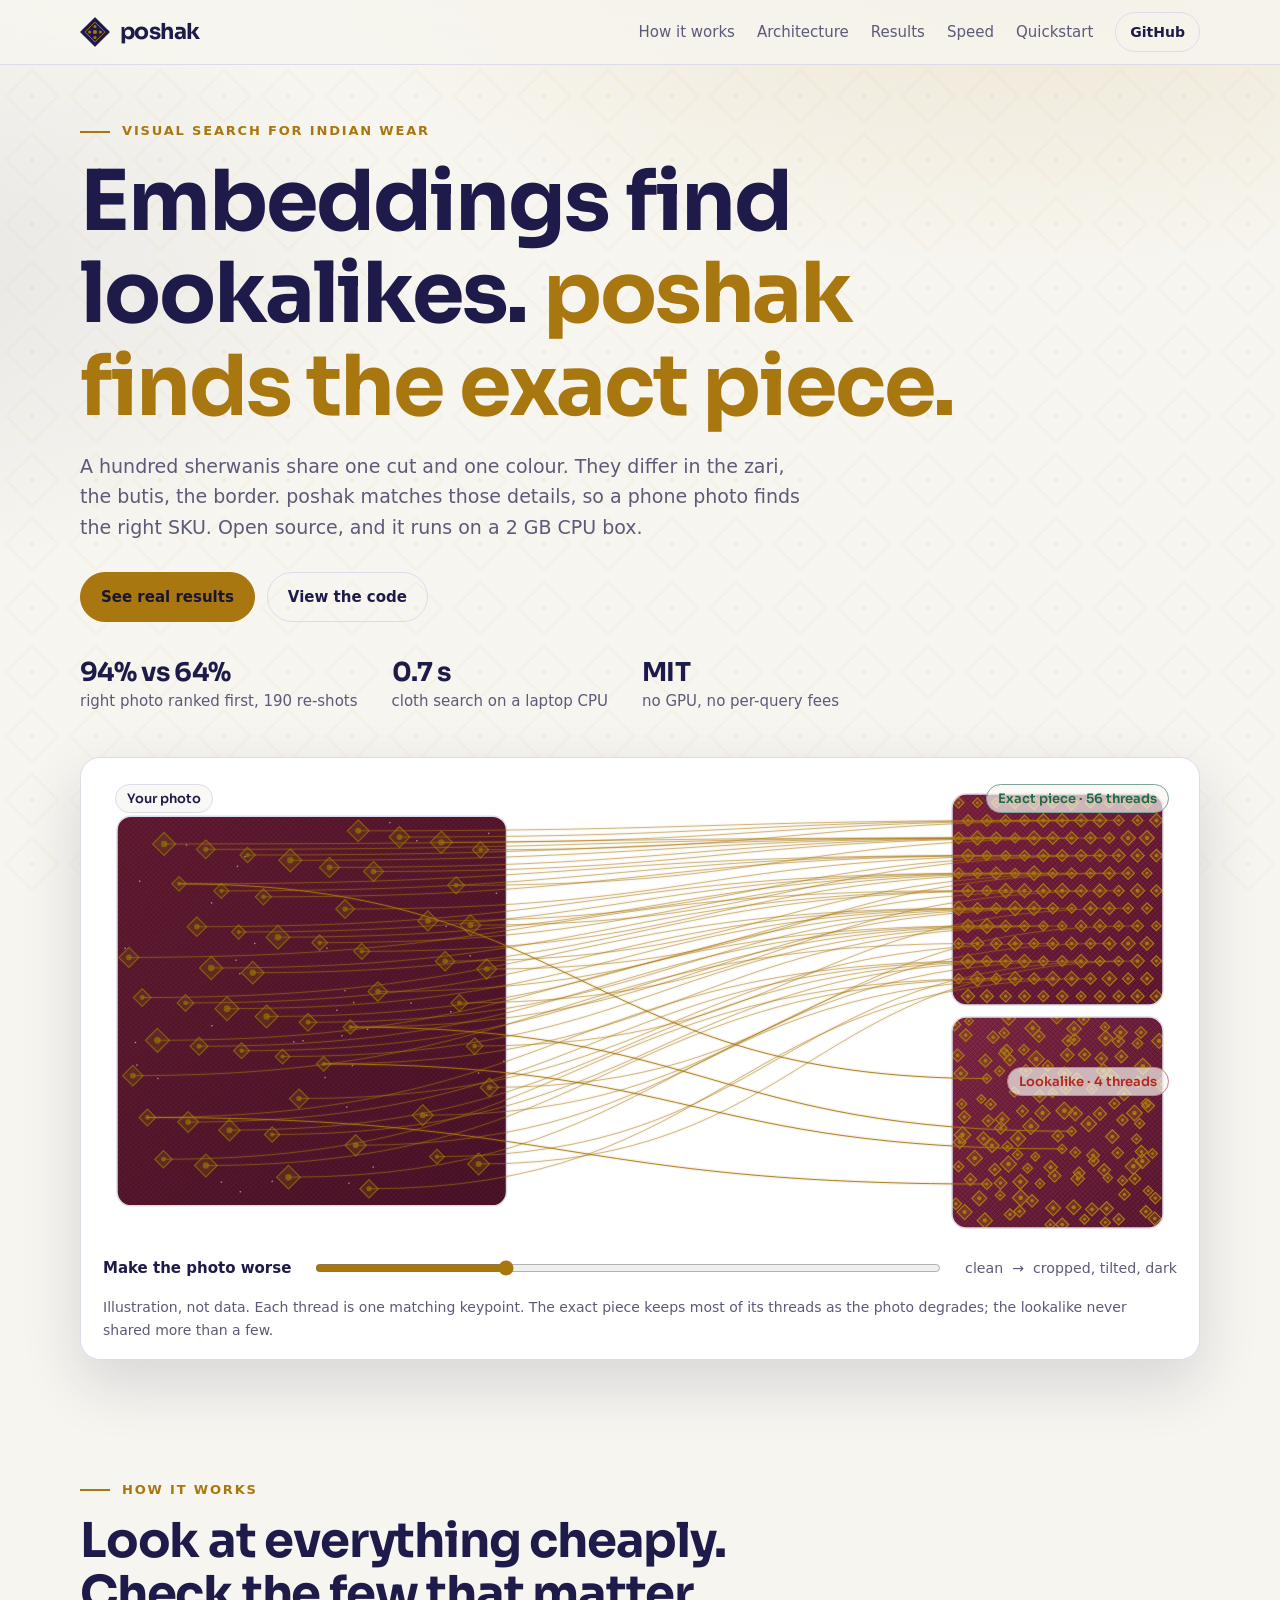
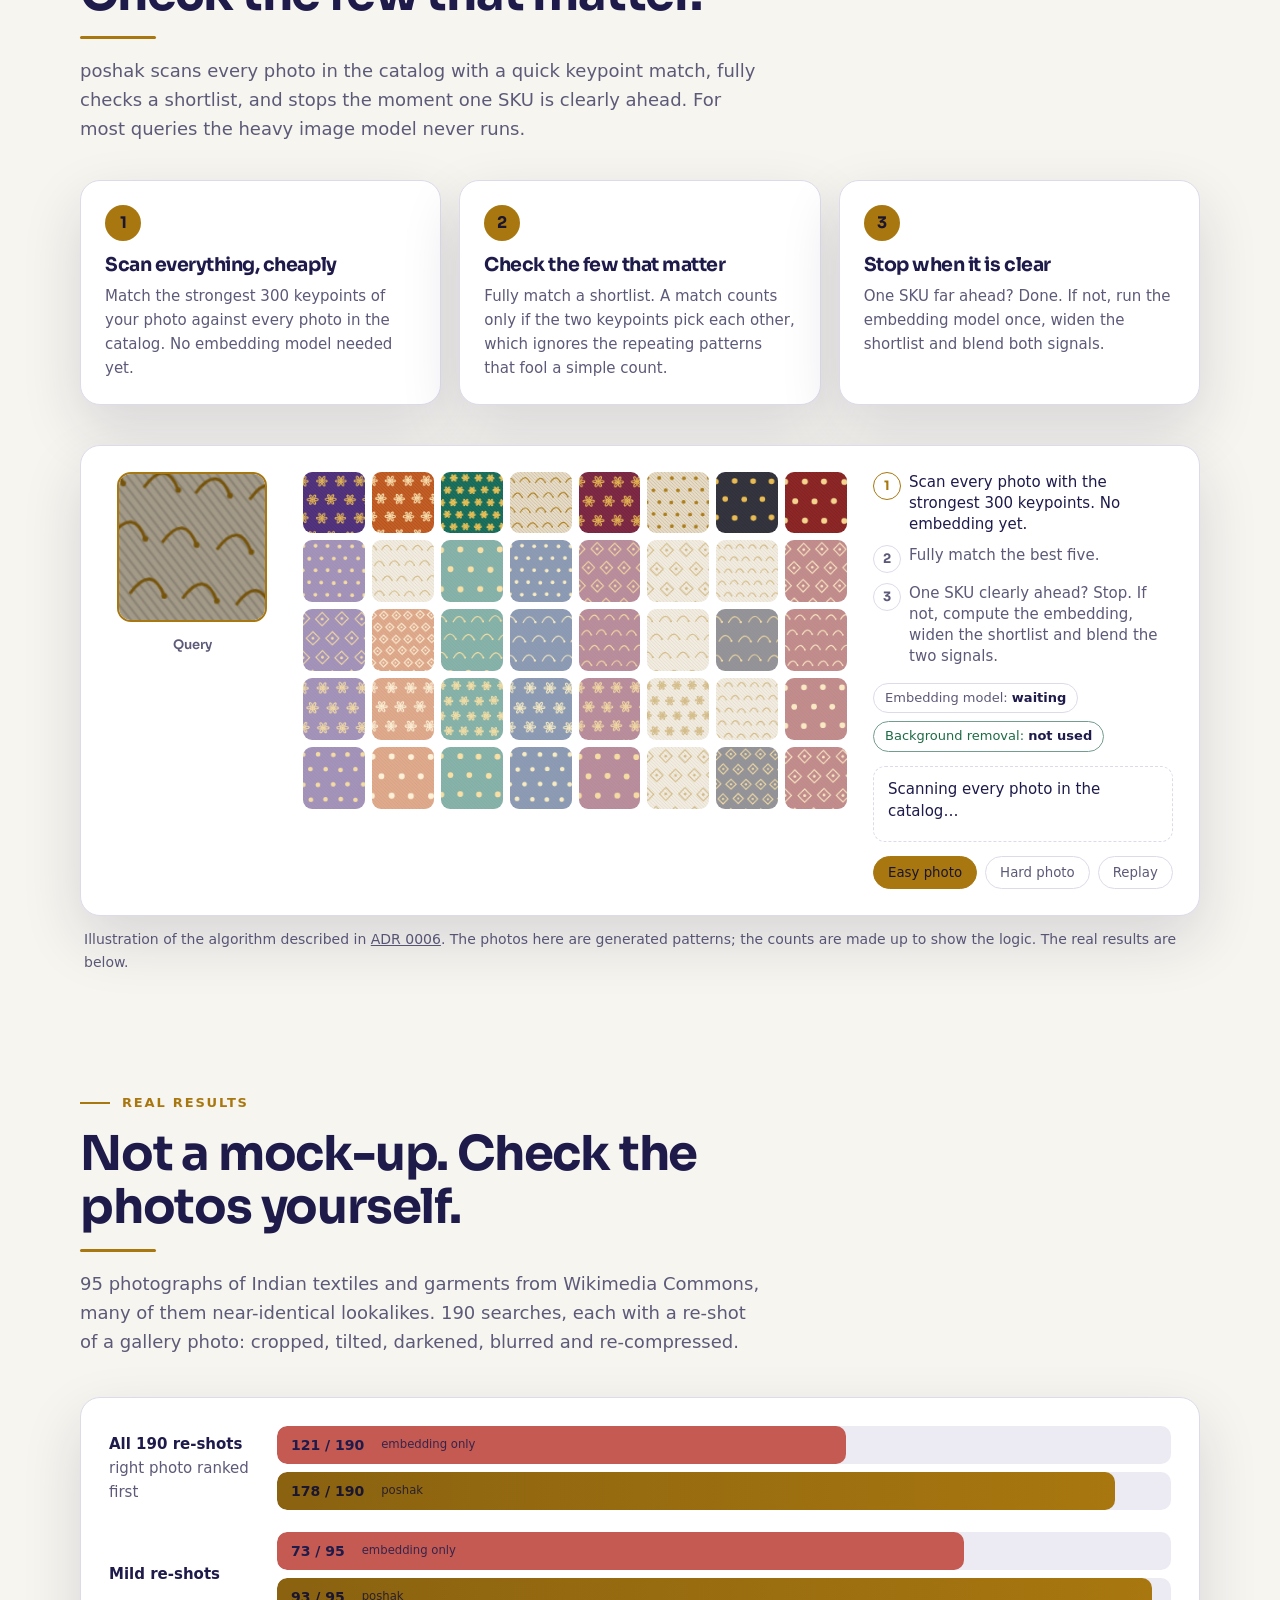
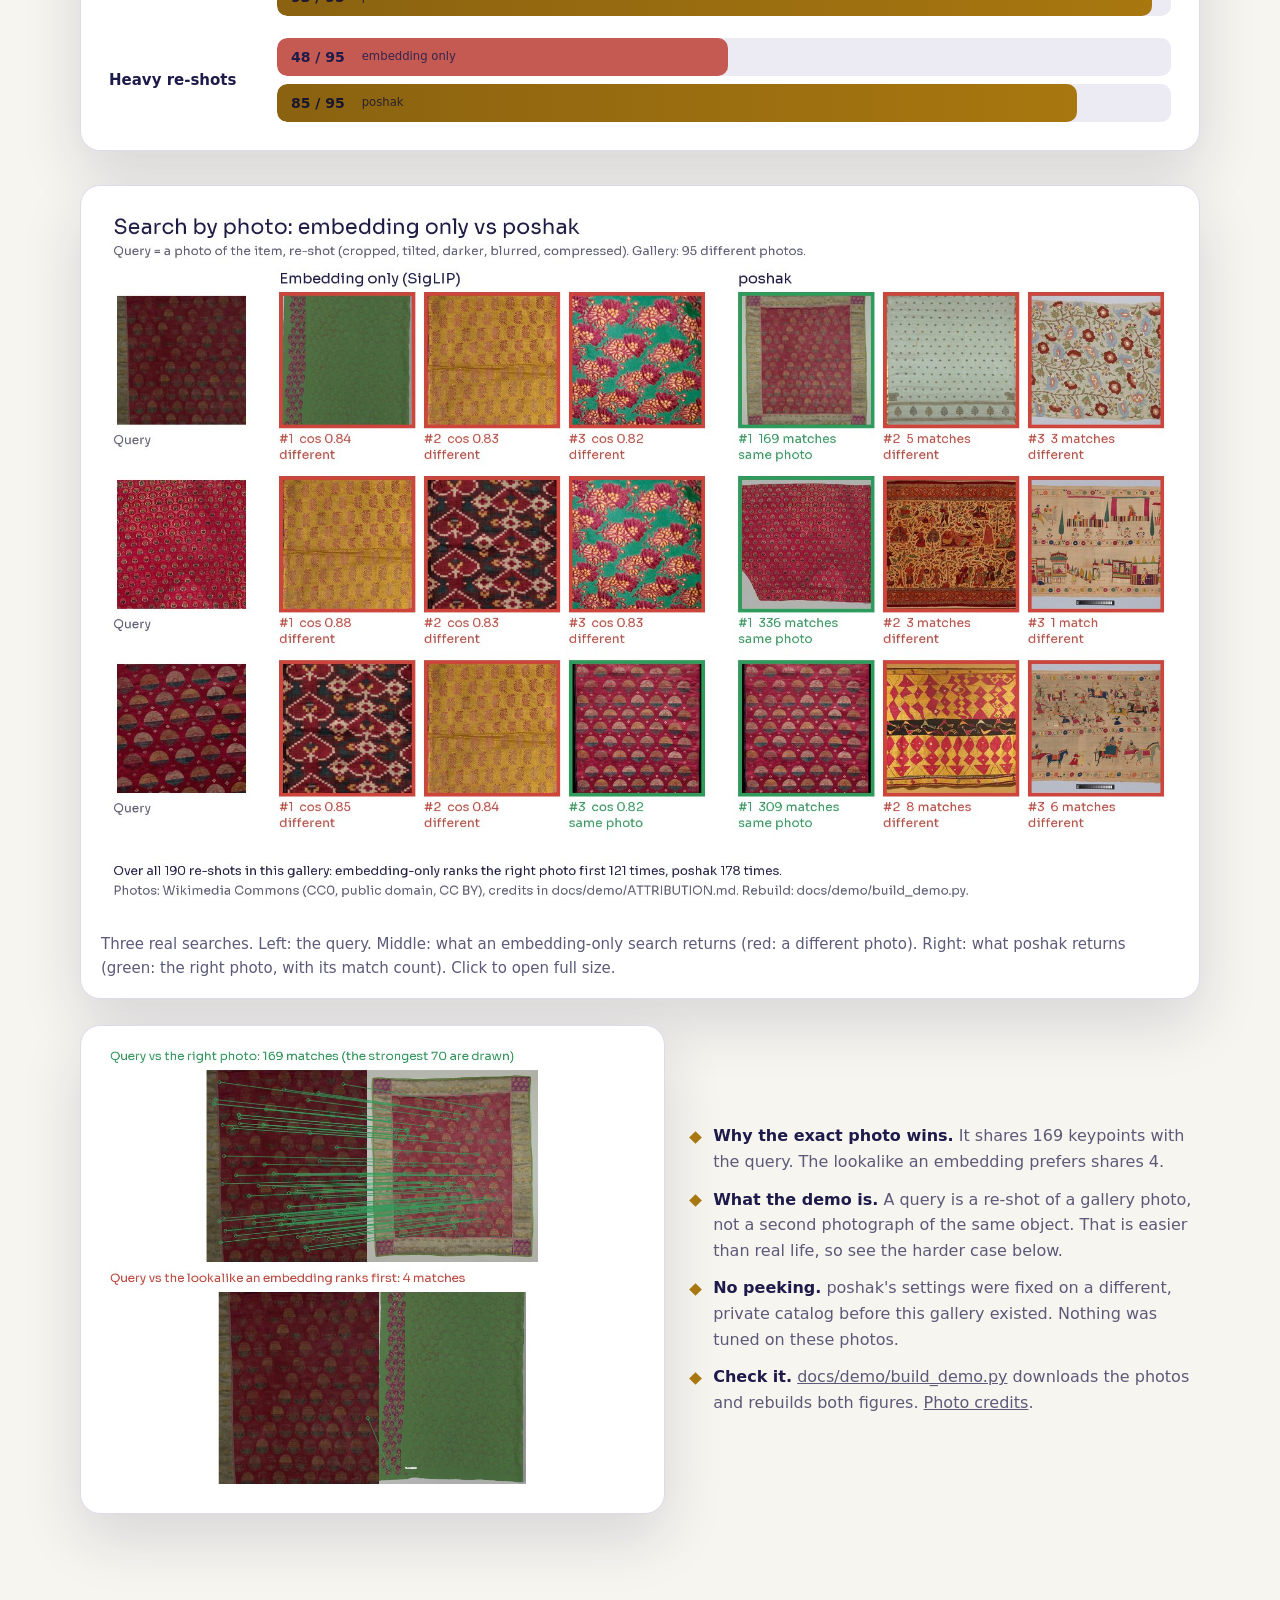
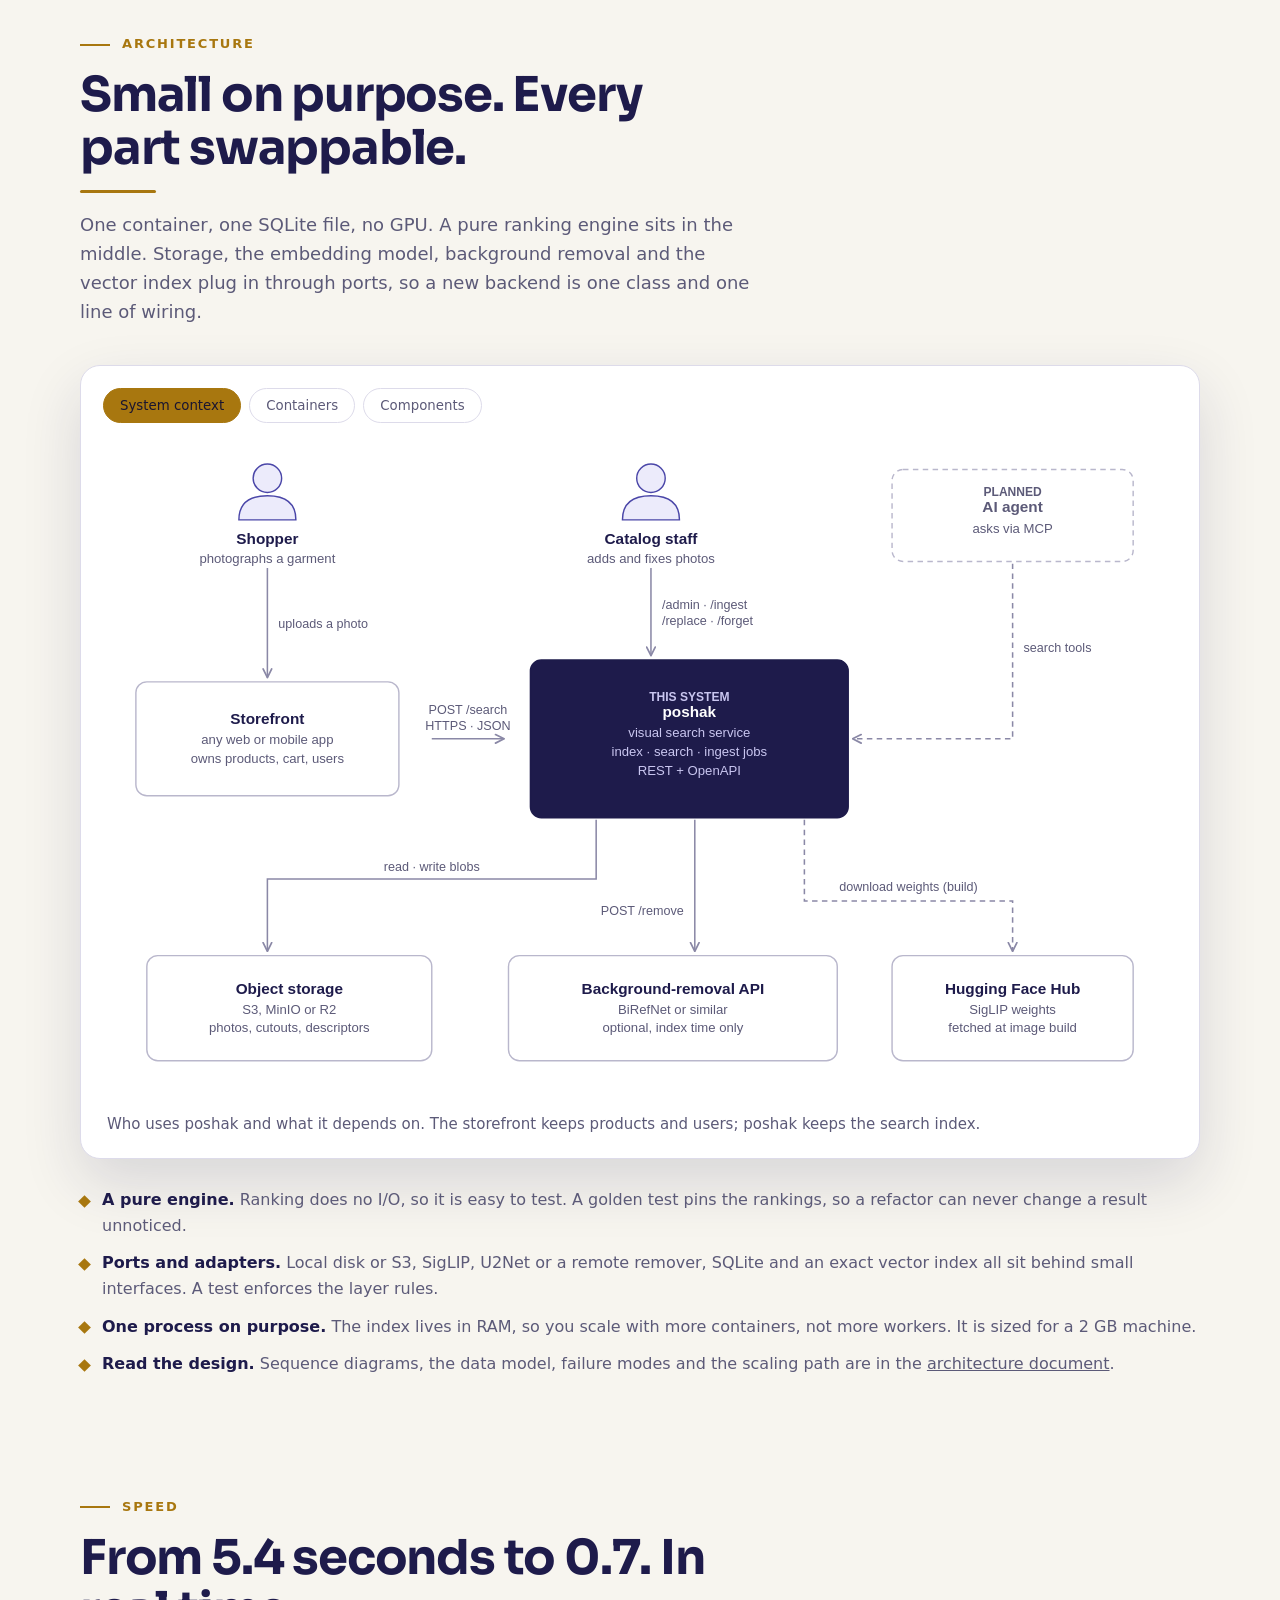
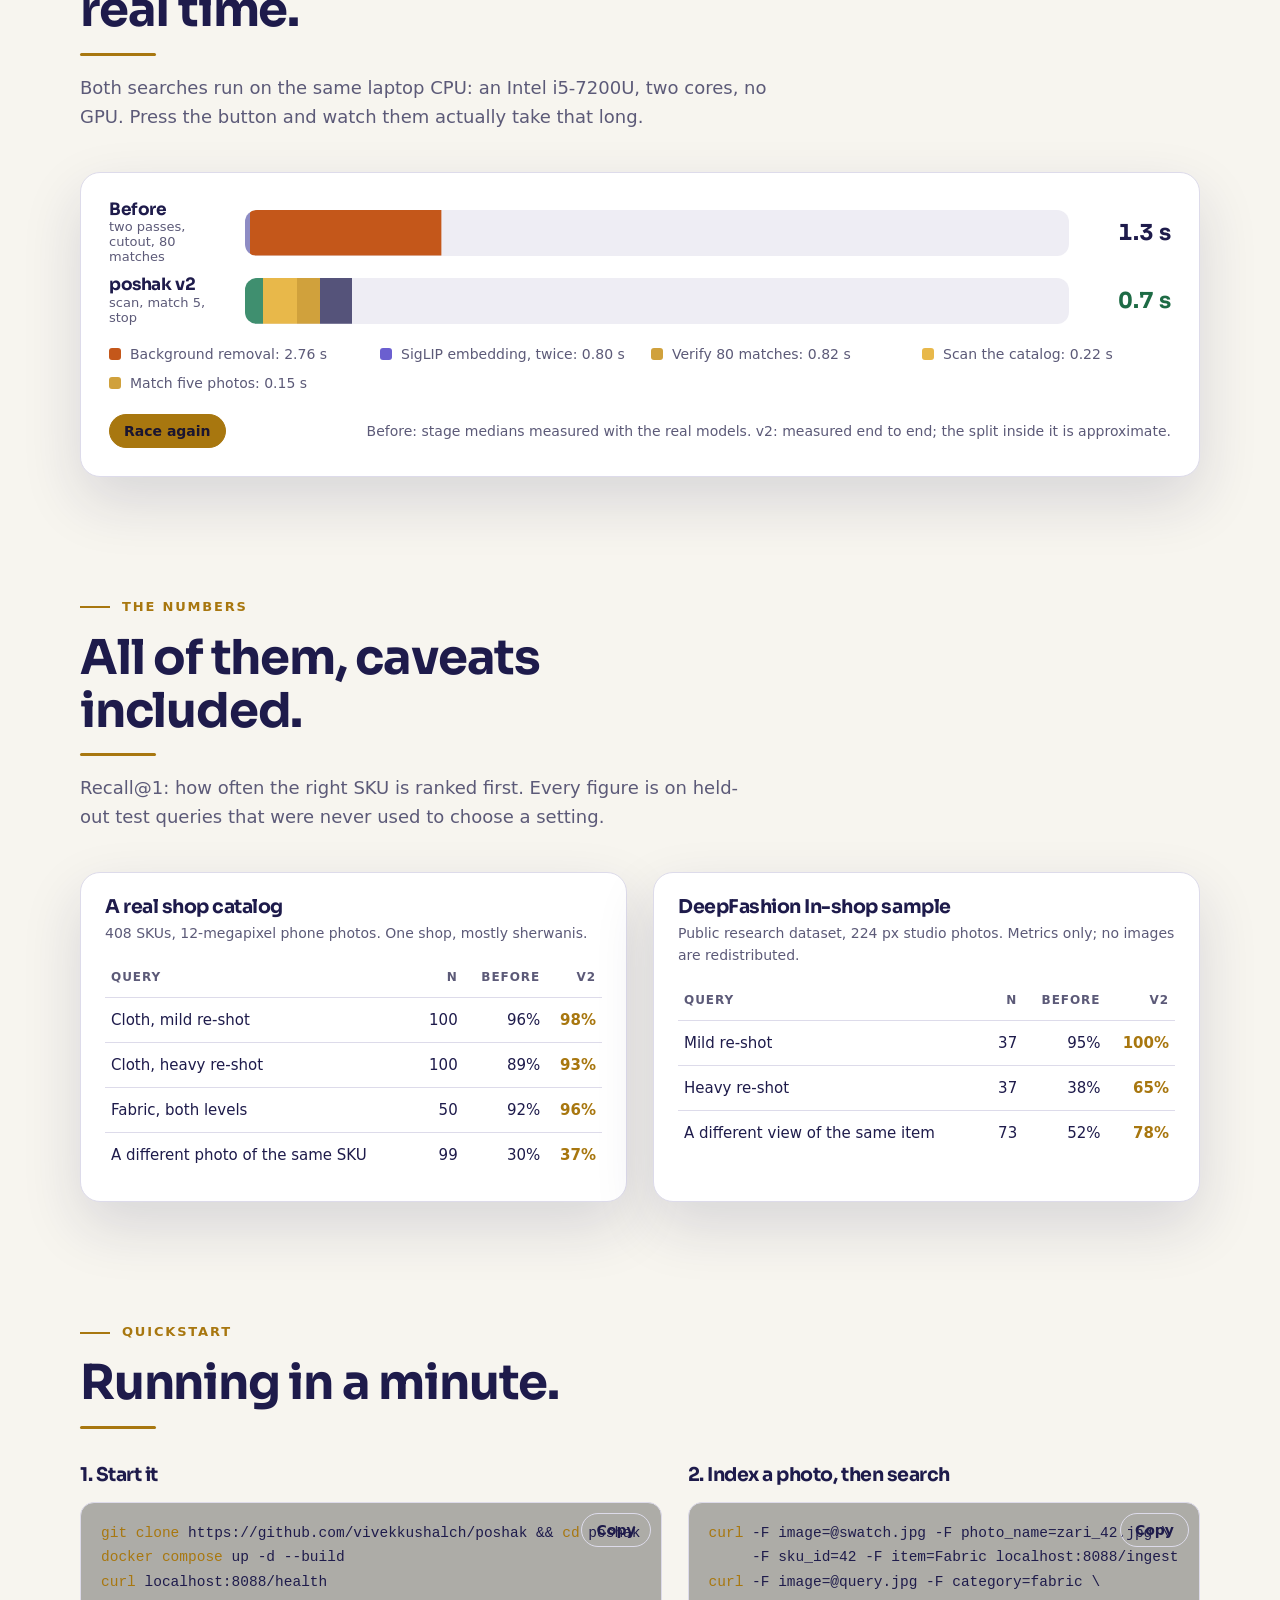
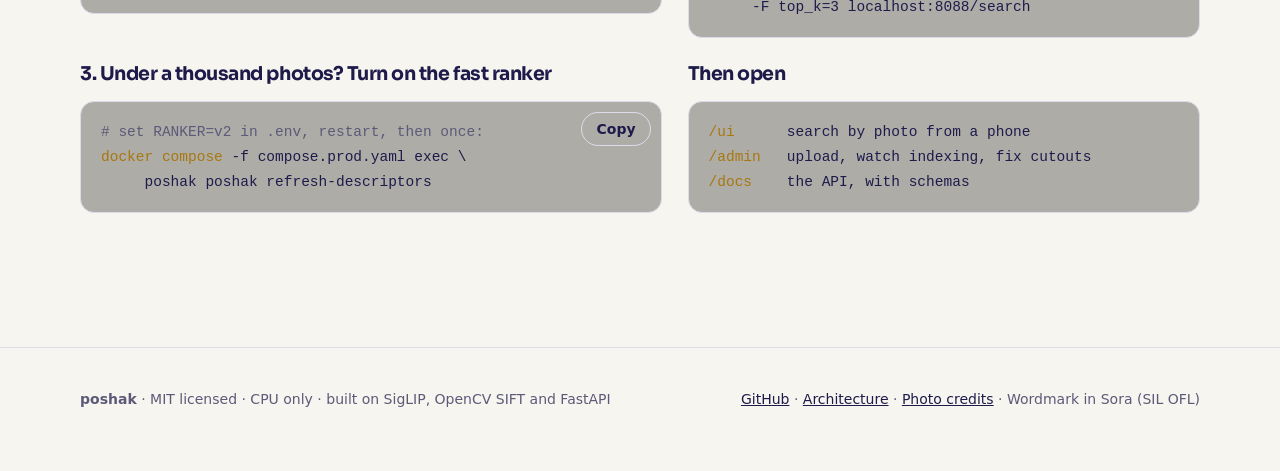
==== docs/index.html @ bfce52d4 "docs: add a static landing page with scroll animations An interactive keypoint-thread hero, a step-t" ====
<!doctype html>
<html lang="en">
<head>
<meta charset="utf-8">
<meta name="viewport" content="width=device-width, initial-scale=1">
<title>poshak: find the exact piece, not one that looks like it</title>
<meta name="description" content="Open-source visual search for Indian wear. Embeddings find lookalikes; poshak matches the zari and finds the exact piece. Runs on a 2 GB CPU box.">
<meta name="theme-color" content="#100f22">
<link rel="icon" type="image/svg+xml" href="assets/brand/favicon.svg">
<meta property="og:type" content="website">
<meta property="og:title" content="poshak: find the exact piece, not one that looks like it">
<meta property="og:description" content="Embeddings find lookalikes. poshak matches the zari and finds the exact garment. Open source, CPU only.">
<meta property="og:image" content="https://vivekkushalch.github.io/poshak/assets/brand/social-preview.png">
<meta name="twitter:card" content="summary_large_image">
<style>
@font-face {
  font-family: "Sora";
  src: url("assets/fonts/Sora-VF.ttf") format("truetype");
  font-weight: 100 800;
  font-display: swap;
}
:root {
  --bg: #100f22; --bg2: #17153a; --card: #1b1940; --ink: #f2f0ff; --muted: #aaa8c9;
  --line: #2f2c5c; --zari: #e8b84a; --zari-dim: #b8872a; --indigo: #2e2a7a;
  --ok: #6fd7a0; --bad: #ff8f86; --lattice: rgba(232, 184, 74, .07);
  --shadow: 0 24px 60px rgba(0, 0, 0, .45); --glow: 55%;
  color-scheme: dark;
}
@media (prefers-color-scheme: light) {
  :root {
    --bg: #f7f5ef; --bg2: #efece2; --card: #ffffff; --ink: #1e1b4b; --muted: #5c5a78;
    --line: #dddbea; --zari: #a8770f; --zari-dim: #8a6210; --indigo: #1e1b4b;
    --ok: #1d6b45; --bad: #b3261e; --lattice: rgba(168, 119, 15, .09);
    --shadow: 0 24px 60px rgba(30, 27, 75, .14); --glow: 7%;
    color-scheme: light;
  }
}
* { box-sizing: border-box; }
html { scroll-behavior: smooth; -webkit-text-size-adjust: 100%; }
body {
  margin: 0; color: var(--ink); background: var(--bg);
  font: 17px/1.6 system-ui, -apple-system, "Segoe UI", Roboto, Helvetica, Arial, sans-serif;
  background-image:
    radial-gradient(1200px 600px at 80% -10%, color-mix(in srgb, var(--zari) 14%, transparent), transparent 60%),
    radial-gradient(900px 500px at -10% 30%, color-mix(in srgb, var(--indigo) var(--glow), transparent), transparent 60%),
    url("data:image/svg+xml;utf8,<svg xmlns='http://www.w3.org/2000/svg' width='64' height='64' viewBox='0 0 64 64'><path d='M32 6 L58 32 L32 58 L6 32 Z' fill='none' stroke='%23e8b84a' stroke-opacity='.10' stroke-width='1.2'/><circle cx='32' cy='32' r='2' fill='%23e8b84a' fill-opacity='.14'/></svg>");
  background-attachment: fixed;
  background-position: 0 0, 0 0, 0 var(--drift, 0px);
}
h1, h2, h3, .brand b { font-family: "Sora", system-ui, sans-serif; letter-spacing: -.025em; line-height: 1.1; margin: 0; }
a { color: inherit; }
code, pre { font-family: ui-monospace, SFMono-Regular, Menlo, Consolas, monospace; }
:focus-visible { outline: 2px solid var(--zari); outline-offset: 3px; border-radius: 6px; }
.wrap { width: min(1120px, 100% - 40px); margin-inline: auto; }
main { overflow-x: clip; } /* slide-in animations start off to the side; never widen the page */
.gold { color: var(--zari); }
.muted { color: var(--muted); }

/* nav */
.nav { position: sticky; top: 0; z-index: 30; backdrop-filter: blur(14px);
  background: color-mix(in srgb, var(--bg) 78%, transparent); border-bottom: 1px solid var(--line); }
.nav .wrap { display: flex; align-items: center; gap: 22px; height: 64px; }
.brand { display: flex; align-items: center; gap: 10px; text-decoration: none; margin-right: auto; }
.brand b { font-size: 22px; font-weight: 700; }
.nav a.l { text-decoration: none; color: var(--muted); font-size: 15px; }
.nav a.l:hover { color: var(--ink); }
.btn { display: inline-flex; align-items: center; gap: 8px; padding: 12px 20px; border-radius: 999px; font-weight: 600;
  text-decoration: none; border: 1px solid var(--line); cursor: pointer; font-size: 15px; font-family: inherit;
  background: transparent; color: var(--ink); transition: transform .15s, background .15s, border-color .15s; }
.btn:hover { transform: translateY(-1px); border-color: var(--zari); }
.btn.gold { background: var(--zari); color: #1a1530; border-color: var(--zari); }
.btn.gold:hover { background: color-mix(in srgb, var(--zari) 88%, white); }
.btn.sm { padding: 8px 14px; font-size: 14px; }

/* sections */
section { padding: 96px 0 24px; }
.eyebrow { font-size: 13px; letter-spacing: .14em; text-transform: uppercase; color: var(--zari); font-weight: 600; margin-bottom: 14px; }
section > .wrap > h2 { font-size: clamp(30px, 4.4vw, 48px); max-width: 18ch; }
.lede { color: var(--muted); max-width: 60ch; margin: 18px 0 0; font-size: 18px; }
.card { background: var(--card); border: 1px solid var(--line); border-radius: 20px; box-shadow: var(--shadow); }
.reveal { opacity: 0; transform: translateY(18px); transition: opacity .7s ease, transform .7s ease; }
.reveal.in { opacity: 1; transform: none; }

/* scroll animation */
.progress-bar { position: fixed; top: 0; left: 0; height: 3px; width: 100%; transform-origin: 0 50%; transform: scaleX(var(--scroll, 0));
  background: linear-gradient(90deg, var(--zari-dim), var(--zari)); z-index: 60; pointer-events: none; }
.reveal { transition-delay: var(--d, 0s); }
.rv-left { transform: translateX(-46px); }
.rv-right { transform: translateX(46px); }
.rv-zoom { transform: scale(.93); }
.reveal.in { opacity: 1; transform: none; }
.eyebrow::before { content: ""; display: inline-block; width: 0; height: 2px; background: var(--zari); vertical-align: middle; margin-right: 0;
  transition: width .8s cubic-bezier(.2, .8, .2, 1), margin .8s; }
.eyebrow.in::before { width: 30px; margin-right: 12px; }
section > .wrap > h2::after { content: ""; display: block; height: 3px; width: 0; margin-top: 16px; border-radius: 3px; background: var(--zari);
  transition: width 1s .3s cubic-bezier(.2, .8, .2, 1); }
section > .wrap > h2.in::after { width: 76px; }

/* how it works cards */
.cards3 { display: grid; grid-template-columns: repeat(3, 1fr); gap: 18px; margin-top: 36px; }
.how { padding: 24px; }
.how .num { display: grid; place-items: center; width: 36px; height: 36px; border-radius: 50%; background: var(--zari); color: #1a1530;
  font: 700 16px "Sora", sans-serif; margin-bottom: 14px; }
.how h3 { font-size: 19px; margin-bottom: 8px; }
.how p { margin: 0; color: var(--muted); font-size: 15px; }

/* architecture */
.arch { margin-top: 38px; padding: 22px; }
.arch .tabs { display: flex; flex-wrap: wrap; gap: 8px; margin-bottom: 18px; }
.arch .tabs button { font: 600 14px inherit; font-family: inherit; padding: 9px 16px; border-radius: 999px; background: transparent; color: var(--muted);
  border: 1px solid var(--line); cursor: pointer; transition: all .2s; }
.arch .tabs button:hover { border-color: var(--zari); color: var(--ink); }
.arch .tabs button[aria-selected="true"] { background: var(--zari); color: #1a1530; border-color: var(--zari); }
.arch picture { display: none; }
.arch picture.on { display: block; animation: archIn .5s ease; }
.arch img { width: 100%; height: auto; display: block; }
.arch-cap { margin: 14px 4px 0; color: var(--muted); font-size: 15px; }
@keyframes archIn { from { opacity: 0; transform: translateY(10px) scale(.985); } to { opacity: 1; transform: none; } }

/* hero */
.hero { padding-top: 56px; }
.hero h1 { font-size: clamp(40px, 7vw, 84px); max-width: 15ch; font-weight: 700; }
.hero .lede { font-size: 19px; }
.cta { display: flex; flex-wrap: wrap; gap: 12px; margin-top: 30px; }
.stats { display: flex; flex-wrap: wrap; gap: 14px 34px; margin-top: 34px; color: var(--muted); font-size: 15px; }
.stats b { display: block; font: 700 26px "Sora", sans-serif; color: var(--ink); letter-spacing: -.02em; }
.stage { margin-top: 44px; padding: 18px; position: relative; overflow: hidden; }
.stage canvas { display: block; width: 100%; height: 470px; }
.tag { position: absolute; font: 600 13px "Sora", sans-serif; padding: 5px 11px; border-radius: 999px;
  background: color-mix(in srgb, var(--bg) 70%, transparent); border: 1px solid var(--line); pointer-events: none; }
.tag.ok { color: var(--ok); border-color: color-mix(in srgb, var(--ok) 50%, var(--line)); }
.tag.bad { color: var(--bad); border-color: color-mix(in srgb, var(--bad) 50%, var(--line)); }
.controls { display: flex; flex-wrap: wrap; align-items: center; gap: 14px 22px; padding: 6px 4px 0; }
.controls label { font-weight: 600; font-size: 15px; }
.controls input[type=range] { flex: 1 1 260px; accent-color: var(--zari); height: 28px; }
.controls small { color: var(--muted); }
.note { color: var(--muted); font-size: 14px; margin: 12px 4px 0; }

/* scan demo */
.scan { position: relative; display: grid; grid-template-columns: 170px 1fr 300px; gap: 26px; padding: 26px; margin-top: 40px; align-items: start; }
.scan-q { text-align: center; }
.scan-q canvas { width: 150px; height: 150px; border-radius: 14px; border: 2px solid var(--zari); display: block; margin: 0 auto 8px; }
.scan-q span, .badge-cap { font: 600 13px "Sora", sans-serif; color: var(--muted); }
.scan-grid { display: grid; grid-template-columns: repeat(8, 1fr); gap: 7px; }
.tile { position: relative; aspect-ratio: 1; border-radius: 9px; overflow: hidden; opacity: .5; transition: opacity .35s, transform .35s, box-shadow .35s; }
.tile canvas { width: 100%; height: 100%; display: block; }
.tile i { position: absolute; left: 0; right: 0; bottom: 0; padding: 2px 0; font: 700 11px "Sora", sans-serif; font-style: normal;
  text-align: center; color: #1a1530; background: var(--zari); transform: translateY(100%); transition: transform .3s; }
.tile.scanned { opacity: .95; }
.tile.short { opacity: 1; box-shadow: 0 0 0 2px var(--zari); transform: scale(1.04); z-index: 2; }
.tile.short i { transform: none; }
.tile.win { box-shadow: 0 0 0 3px var(--ok), 0 0 28px color-mix(in srgb, var(--ok) 55%, transparent); }
.tile.win i { background: var(--ok); }
.tile.out { opacity: .22; box-shadow: none; transform: none; }
.scan-threads { position: absolute; inset: 0; width: 100%; height: 100%; pointer-events: none; z-index: 3; overflow: visible; }
.thr { fill: none; stroke: var(--zari); stroke-width: 1.4; opacity: .75; stroke-linecap: round; }
.thr.strong { stroke-width: 2.4; opacity: 1; }
.thr.win { stroke: var(--ok); }
.steps { list-style: none; margin: 0 0 16px; padding: 0; display: grid; gap: 10px; }
.steps li { display: grid; grid-template-columns: 26px 1fr; gap: 10px; color: var(--muted); font-size: 15px; line-height: 1.4; transition: color .3s; }
.steps li::before { content: attr(data-n); width: 26px; height: 26px; border-radius: 50%; border: 1.5px solid var(--line);
  display: grid; place-items: center; font: 700 13px "Sora", sans-serif; transition: all .3s; }
.steps li.on { color: var(--ink); }
.steps li.on::before { border-color: var(--zari); color: var(--zari); }
.steps li.done::before { content: "\2713"; background: var(--zari); border-color: var(--zari); color: #1a1530; }
.chips { display: flex; flex-wrap: wrap; gap: 8px; margin-bottom: 14px; }
.chip { font-size: 13px; padding: 4px 11px; border-radius: 999px; border: 1px solid var(--line); color: var(--muted); }
.chip b { color: var(--ink); }
.chip.skip { border-color: color-mix(in srgb, var(--ok) 55%, var(--line)); color: var(--ok); }
.chip.run { border-color: color-mix(in srgb, var(--zari) 60%, var(--line)); color: var(--zari); }
.verdict { min-height: 76px; padding: 12px 14px; border-radius: 12px; border: 1px dashed var(--line); font-size: 15px; line-height: 1.45; }
.verdict.ok { border: 1px solid var(--ok); background: color-mix(in srgb, var(--ok) 10%, transparent); }
.verdict.warn { border: 1px solid var(--zari); background: color-mix(in srgb, var(--zari) 10%, transparent); }
.seg-toggle { display: flex; gap: 8px; margin-top: 14px; flex-wrap: wrap; }
.seg-toggle button { font: 600 14px inherit; font-family: inherit; padding: 8px 14px; border-radius: 999px; background: transparent; color: var(--muted);
  border: 1px solid var(--line); cursor: pointer; }
.seg-toggle button.on { color: #1a1530; background: var(--zari); border-color: var(--zari); }

/* evidence */
.bars { margin-top: 40px; padding: 28px; display: grid; gap: 22px; }
.bar-row { display: grid; grid-template-columns: 150px 1fr; gap: 18px; align-items: center; }
.bar-label { font-weight: 600; font-size: 15px; }
.bar-pair { display: grid; gap: 8px; }
.bar { position: relative; height: 38px; border-radius: 10px; background: color-mix(in srgb, var(--line) 55%, transparent); overflow: hidden; }
.bar i { position: absolute; inset: 0 auto 0 0; width: 0; border-radius: 10px; transition: width 1.4s cubic-bezier(.2, .8, .2, 1); }
.bar.emb i { background: color-mix(in srgb, var(--bad) 75%, var(--bg)); }
.bar.pos i { background: linear-gradient(90deg, var(--zari-dim), var(--zari)); }
.bar span { position: relative; display: flex; align-items: center; height: 100%; padding: 0 14px; font-size: 14px; font-weight: 600; white-space: pre; }
.bar span small { font-weight: 500; opacity: .85; margin-left: 12px; }
.bar.pos span { color: #1a1530; }
.bar.emb span { color: var(--ink); }
.figure { margin: 34px 0 0; padding: 14px; }
.figure img { width: 100%; height: auto; display: block; border-radius: 12px; background: #fff; }
.figure figcaption { padding: 14px 6px 4px; color: var(--muted); font-size: 15px; }
.two { display: grid; grid-template-columns: 1.15fr 1fr; gap: 26px; margin-top: 26px; align-items: center; }
.points { margin: 0; padding: 0; list-style: none; display: grid; gap: 12px; color: var(--muted); font-size: 16px; }
.points li { padding-left: 22px; position: relative; }
.points li::before { content: ""; position: absolute; left: 0; top: .6em; width: 9px; height: 9px; transform: rotate(45deg); background: var(--zari); }
.points b { color: var(--ink); }

/* speed race */
.race { margin-top: 40px; padding: 28px; }
.lane { display: grid; grid-template-columns: 120px 1fr 86px; gap: 16px; align-items: center; margin-bottom: 12px; }
.lane h3 { font-size: 17px; }
.lane h3 small { display: block; font: 500 13px system-ui; color: var(--muted); letter-spacing: 0; }
.track { position: relative; height: 46px; border-radius: 12px; background: color-mix(in srgb, var(--line) 50%, transparent); overflow: hidden; }
.segs { position: absolute; inset: 0; clip-path: inset(0 calc((1 - var(--p, 0)) * 100%) 0 0); }
.seg { position: absolute; top: 0; bottom: 0; }
.clock { font: 700 22px "Sora", sans-serif; text-align: right; font-variant-numeric: tabular-nums; }
.clock.done { color: var(--ok); }
.legend { display: grid; grid-template-columns: repeat(auto-fit, minmax(230px, 1fr)); gap: 6px 22px; margin: 18px 0 0; padding: 0; list-style: none; font-size: 14px; color: var(--muted); }
.legend li { display: flex; gap: 9px; align-items: center; }
.legend i { width: 12px; height: 12px; border-radius: 3px; flex: none; }
.race-foot { display: flex; justify-content: space-between; gap: 16px; align-items: center; flex-wrap: wrap; margin-top: 20px; }

/* tables */
.tables { display: grid; grid-template-columns: 1fr 1fr; gap: 26px; margin-top: 40px; }
.tbl { padding: 24px; }
.tbl h3 { font-size: 19px; margin-bottom: 4px; }
.tbl p { margin: 0 0 14px; color: var(--muted); font-size: 14px; }
table { width: 100%; border-collapse: collapse; font-size: 15px; }
th, td { text-align: left; padding: 10px 6px; border-bottom: 1px solid var(--line); }
th { font-size: 12px; text-transform: uppercase; letter-spacing: .08em; color: var(--muted); font-weight: 600; }
td.n, th.n { text-align: right; font-variant-numeric: tabular-nums; }
td.win { color: var(--zari); font-weight: 700; }
tr:last-child td { border-bottom: 0; }

/* start */
.code { position: relative; margin-top: 16px; padding: 18px 20px; overflow-x: auto; font-size: 14.5px; line-height: 1.7; border-radius: 14px;
  background: color-mix(in srgb, var(--bg) 70%, #000); border: 1px solid var(--line); }
.code pre { margin: 0; }
.code .copy { position: absolute; top: 10px; right: 10px; }
.code .c { color: var(--muted); }
.code .k { color: var(--zari); }
.start-grid { display: grid; grid-template-columns: 1fr 1fr; gap: 26px; margin-top: 36px; }
.start-grid h3 { font-size: 19px; margin-bottom: 4px; }

footer { margin-top: 110px; border-top: 1px solid var(--line); padding: 40px 0 60px; color: var(--muted); font-size: 14px; }
footer .wrap { display: flex; flex-wrap: wrap; gap: 20px 40px; justify-content: space-between; align-items: center; }
footer a { color: var(--ink); }

@media (max-width: 900px) {
  .cards3 { grid-template-columns: 1fr; }
  .scan { grid-template-columns: 1fr; }
  .scan-q canvas { margin: 0 0 8px; }
  .scan-q { text-align: left; }
  .two, .tables, .start-grid { grid-template-columns: 1fr; }
  .bar-row, .lane { grid-template-columns: 1fr; gap: 8px; }
  .clock { text-align: left; }
  .nav a.l { display: none; }
  .stage canvas { height: 400px; }
}
@media (max-width: 560px) {
  body { font-size: 16px; }
  section { padding-top: 72px; }
  .scan-grid { grid-template-columns: repeat(6, 1fr); }
  .tile:nth-child(n+37) { display: none; }
  .stage { padding: 10px; }
  .stage canvas { height: 360px; }
}
@media (prefers-reduced-motion: reduce) {
  html { scroll-behavior: auto; }
  .reveal { opacity: 1; transform: none; transition: none; }
  .bar i, .tile, .tile i, .eyebrow::before, section > .wrap > h2::after { transition: none; }
  .progress-bar { display: none; }
  .arch picture.on { animation: none; }
}
</style>
</head>
<body>
<div class="progress-bar" aria-hidden="true"></div>

<header class="nav">
  <div class="wrap">
    <a class="brand" href="#top" aria-label="poshak home">
      <svg width="30" height="30" viewBox="0 0 100 100" aria-hidden="true">
        <path d="M50 3 L97 50 L50 97 L3 50 Z" fill="var(--indigo)" stroke="var(--indigo)" stroke-width="4" stroke-linejoin="round"/>
        <path d="M50 17 L83 50 L50 83 L17 50 Z" fill="none" stroke="var(--zari)" stroke-width="3.2" stroke-linejoin="round"/>
        <g fill="var(--zari)"><circle cx="50" cy="32" r="5"/><circle cx="68" cy="50" r="5"/><circle cx="50" cy="68" r="5"/><circle cx="32" cy="50" r="5"/><circle cx="50" cy="50" r="7"/></g>
      </svg>
      <b>poshak</b>
    </a>
    <a class="l" href="#how">How it works</a>
    <a class="l" href="#architecture">Architecture</a>
    <a class="l" href="#evidence">Results</a>
    <a class="l" href="#speed">Speed</a>
    <a class="l" href="#start">Quickstart</a>
    <a class="btn sm" href="https://github.com/vivekkushalch/poshak">GitHub</a>
  </div>
</header>

<main id="top">
  <section class="hero">
    <div class="wrap">
      <div class="eyebrow">Visual search for Indian wear</div>
      <h1>Embeddings find lookalikes. <span class="gold">poshak finds the exact piece.</span></h1>
      <p class="lede">A hundred sherwanis share one cut and one colour. They differ in the zari, the butis, the border. poshak matches those details, so a phone photo finds the right SKU. Open source, and it runs on a 2&nbsp;GB CPU box.</p>
      <div class="cta">
        <a class="btn gold" href="#evidence">See real results</a>
        <a class="btn" href="https://github.com/vivekkushalch/poshak">View the code</a>
      </div>
      <div class="stats" data-stagger>
        <div><b>94% vs 64%</b>right photo ranked first, 190 re-shots</div>
        <div><b>0.7 s</b>cloth search on a laptop CPU</div>
        <div><b>MIT</b>no GPU, no per-query fees</div>
      </div>

      <div class="card stage reveal" id="stage">
        <canvas id="hero" role="img" aria-label="Illustration: threads connect matching keypoints between a query photo and the exact catalog photo, but almost none to a lookalike."></canvas>
        <span class="tag" style="left:34px; top:26px">Your photo</span>
        <span class="tag ok" id="tagExact" style="right:30px; top:26px">Exact piece · <span id="cntExact">0</span> threads</span>
        <span class="tag bad" id="tagLook" style="right:30px; top:50%; margin-top:8px">Lookalike · <span id="cntLook">0</span> threads</span>
        <div class="controls">
          <label for="sev">Make the photo worse</label>
          <input id="sev" type="range" min="0" max="100" value="30" aria-describedby="sevNote">
          <small>clean &nbsp;→&nbsp; cropped, tilted, dark</small>
        </div>
        <p class="note" id="sevNote">Illustration, not data. Each thread is one matching keypoint. The exact piece keeps most of its threads as the photo degrades; the lookalike never shared more than a few.</p>
      </div>
    </div>
  </section>

  <section id="how">
    <div class="wrap">
      <div class="eyebrow">How it works</div>
      <h2 class="reveal">Look at everything cheaply. Check the few that matter.</h2>
      <p class="lede reveal">poshak scans every photo in the catalog with a quick keypoint match, fully checks a shortlist, and stops the moment one SKU is clearly ahead. For most queries the heavy image model never runs.</p>

      <div class="cards3" data-stagger>
        <div class="card how"><span class="num">1</span><h3>Scan everything, cheaply</h3><p>Match the strongest 300 keypoints of your photo against every photo in the catalog. No embedding model needed yet.</p></div>
        <div class="card how"><span class="num">2</span><h3>Check the few that matter</h3><p>Fully match a shortlist. A match counts only if the two keypoints pick each other, which ignores the repeating patterns that fool a simple count.</p></div>
        <div class="card how"><span class="num">3</span><h3>Stop when it is clear</h3><p>One SKU far ahead? Done. If not, run the embedding model once, widen the shortlist and blend both signals.</p></div>
      </div>

      <div class="card scan reveal" id="scan">
        <div class="scan-q"><canvas id="scanQ" width="160" height="160" role="img" aria-label="The query photo"></canvas><span>Query</span></div>
        <div class="scan-grid" id="scanGrid" aria-label="Forty catalog photos"></div>
        <svg class="scan-threads" id="scanThreads" aria-hidden="true"></svg>
        <div class="scan-side">
          <ol class="steps" id="steps">
            <li data-n="1">Scan every photo with the strongest 300 keypoints. No embedding yet.</li>
            <li data-n="2">Fully match the best five.</li>
            <li data-n="3">One SKU clearly ahead? Stop. If not, compute the embedding, widen the shortlist and blend the two signals.</li>
          </ol>
          <div class="chips">
            <span class="chip" id="chipEmb">Embedding model: <b>waiting</b></span>
            <span class="chip" id="chipBg">Background removal: <b>not used</b></span>
          </div>
          <div class="verdict" id="verdict">Press replay to watch a search.</div>
          <div class="seg-toggle" role="group" aria-label="Choose a query">
            <button type="button" data-mode="easy" class="on">Easy photo</button>
            <button type="button" data-mode="hard">Hard photo</button>
            <button type="button" id="replay">Replay</button>
          </div>
        </div>
      </div>
      <p class="note reveal">Illustration of the algorithm described in <a href="https://github.com/vivekkushalch/poshak/blob/main/docs/adr/0006-progressive-ranking.md">ADR 0006</a>. The photos here are generated patterns; the counts are made up to show the logic. The real results are below.</p>
    </div>
  </section>

  <section id="evidence">
    <div class="wrap">
      <div class="eyebrow">Real results</div>
      <h2 class="reveal">Not a mock-up. Check the photos yourself.</h2>
      <p class="lede reveal">95 photographs of Indian textiles and garments from Wikimedia Commons, many of them near-identical lookalikes. 190 searches, each with a re-shot of a gallery photo: cropped, tilted, darkened, blurred and re-compressed.</p>

      <div class="card bars reveal" id="bars">
        <div class="bar-row"><div class="bar-label">All 190 re-shots<br><span class="muted" style="font-weight:500">right photo ranked first</span></div>
          <div class="bar-pair">
            <div class="bar emb"><i data-p="63.7"></i><span><b data-count="121">0</b> / 190 <small>embedding only</small></span></div>
            <div class="bar pos"><i data-p="93.7"></i><span><b data-count="178">0</b> / 190 <small>poshak</small></span></div>
          </div></div>
        <div class="bar-row"><div class="bar-label">Mild re-shots</div>
          <div class="bar-pair">
            <div class="bar emb"><i data-p="76.8"></i><span><b data-count="73">0</b> / 95 <small>embedding only</small></span></div>
            <div class="bar pos"><i data-p="97.9"></i><span><b data-count="93">0</b> / 95 <small>poshak</small></span></div>
          </div></div>
        <div class="bar-row"><div class="bar-label">Heavy re-shots</div>
          <div class="bar-pair">
            <div class="bar emb"><i data-p="50.5"></i><span><b data-count="48">0</b> / 95 <small>embedding only</small></span></div>
            <div class="bar pos"><i data-p="89.5"></i><span><b data-count="85">0</b> / 95 <small>poshak</small></span></div>
          </div></div>
      </div>

      <figure class="card figure reveal">
        <a href="assets/demo/search-demo.jpg"><img src="assets/demo/search-demo.jpg" alt="Three searches. For each re-shot query, an embedding-only search returns lookalikes in red; poshak returns the exact photo in green with 169, 336 and 309 matching keypoints against 1 to 8 for the others." loading="lazy" width="1776" height="1170"></a>
        <figcaption>Three real searches. Left: the query. Middle: what an embedding-only search returns (red: a different photo). Right: what poshak returns (green: the right photo, with its match count). Click to open full size.</figcaption>
      </figure>

      <div class="two">
        <figure class="card figure reveal rv-left" style="margin:0">
          <a href="assets/demo/match-lines.jpg"><img src="assets/demo/match-lines.jpg" alt="Matching keypoints: many lines join the query to the right photo, one line to the lookalike an embedding ranks first." loading="lazy" width="1100" height="910"></a>
        </figure>
        <ul class="points" data-stagger>
          <li><b>Why the exact photo wins.</b> It shares 169 keypoints with the query. The lookalike an embedding prefers shares 4.</li>
          <li><b>What the demo is.</b> A query is a re-shot of a gallery photo, not a second photograph of the same object. That is easier than real life, so see the harder case below.</li>
          <li><b>No peeking.</b> poshak's settings were fixed on a different, private catalog before this gallery existed. Nothing was tuned on these photos.</li>
          <li><b>Check it.</b> <a href="https://github.com/vivekkushalch/poshak/blob/main/docs/demo/build_demo.py">docs/demo/build_demo.py</a> downloads the photos and rebuilds both figures. <a href="https://github.com/vivekkushalch/poshak/blob/main/docs/demo/ATTRIBUTION.md">Photo credits</a>.</li>
        </ul>
      </div>
    </div>
  </section>

  <section id="architecture">
    <div class="wrap">
      <div class="eyebrow">Architecture</div>
      <h2 class="reveal">Small on purpose. Every part swappable.</h2>
      <p class="lede reveal">One container, one SQLite file, no GPU. A pure ranking engine sits in the middle. Storage, the embedding model, background removal and the vector index plug in through ports, so a new backend is one class and one line of wiring.</p>
      <div class="card arch reveal rv-zoom" id="arch">
        <div class="tabs" role="tablist" aria-label="Architecture diagrams">
          <button type="button" role="tab" aria-selected="true" data-arch="context">System context</button>
          <button type="button" role="tab" aria-selected="false" data-arch="containers">Containers</button>
          <button type="button" role="tab" aria-selected="false" data-arch="components">Components</button>
        </div>
        <picture class="on" data-arch-pic="context"><source media="(prefers-color-scheme: dark)" srcset="assets/arch/context-dark.svg"><img src="assets/arch/context-light.svg" width="980" height="600" alt="System context: shoppers and catalog staff use a storefront and the admin page; poshak depends on object storage, an optional background-removal API and model weights."></picture>
        <picture class="" data-arch-pic="containers"><source media="(prefers-color-scheme: dark)" srcset="assets/arch/containers-dark.svg"><img src="assets/arch/containers-light.svg" width="980" height="660" alt="Containers: one deployment with an HTTP API, an ingest worker, a verification pool, the model runtime, SQLite and a blob store."></picture>
        <picture class="" data-arch-pic="components"><source media="(prefers-color-scheme: dark)" srcset="assets/arch/components-dark.svg"><img src="assets/arch/components-light.svg" width="980" height="560" alt="Components: driving adapters call services, services use a pure engine and domain ports, driven adapters implement the ports."></picture>
        <p class="arch-cap" id="archCap" aria-live="polite"></p>
      </div>
      <ul class="points" data-stagger style="margin-top:28px">
        <li><b>A pure engine.</b> Ranking does no I/O, so it is easy to test. A golden test pins the rankings, so a refactor can never change a result unnoticed.</li>
        <li><b>Ports and adapters.</b> Local disk or S3, SigLIP, U2Net or a remote remover, SQLite and an exact vector index all sit behind small interfaces. A test enforces the layer rules.</li>
        <li><b>One process on purpose.</b> The index lives in RAM, so you scale with more containers, not more workers. It is sized for a 2&nbsp;GB machine.</li>
        <li><b>Read the design.</b> Sequence diagrams, the data model, failure modes and the scaling path are in the <a href="https://github.com/vivekkushalch/poshak/blob/main/docs/architecture.md">architecture document</a>.</li>
      </ul>
    </div>
  </section>

  <section id="speed">
    <div class="wrap">
      <div class="eyebrow">Speed</div>
      <h2 class="reveal">From 5.4 seconds to 0.7. In real time.</h2>
      <p class="lede reveal">Both searches run on the same laptop CPU: an Intel i5-7200U, two cores, no GPU. Press the button and watch them actually take that long.</p>

      <div class="card race reveal" id="race">
        <div class="lane"><h3>Before<small>two passes, cutout, 80 matches</small></h3>
          <div class="track"><div class="segs" id="segsLegacy"></div></div><div class="clock" id="clkLegacy">0.0 s</div></div>
        <div class="lane"><h3>poshak v2<small>scan, match 5, stop</small></h3>
          <div class="track"><div class="segs" id="segsV2"></div></div><div class="clock" id="clkV2">0.0 s</div></div>
        <ul class="legend" id="legend"></ul>
        <div class="race-foot">
          <button class="btn gold sm" id="raceBtn" type="button">Race again</button>
          <span class="note" style="margin:0">Before: stage medians measured with the real models. v2: measured end to end; the split inside it is approximate.</span>
        </div>
      </div>
    </div>
  </section>

  <section id="numbers">
    <div class="wrap">
      <div class="eyebrow">The numbers</div>
      <h2 class="reveal">All of them, caveats included.</h2>
      <p class="lede reveal">Recall@1: how often the right SKU is ranked first. Every figure is on held-out test queries that were never used to choose a setting.</p>
      <div class="tables" data-stagger>
        <div class="card tbl reveal">
          <h3>A real shop catalog</h3>
          <p>408 SKUs, 12-megapixel phone photos. One shop, mostly sherwanis.</p>
          <table>
            <tr><th>Query</th><th class="n">n</th><th class="n">Before</th><th class="n">v2</th></tr>
            <tr><td>Cloth, mild re-shot</td><td class="n">100</td><td class="n">96%</td><td class="n win">98%</td></tr>
            <tr><td>Cloth, heavy re-shot</td><td class="n">100</td><td class="n">89%</td><td class="n win">93%</td></tr>
            <tr><td>Fabric, both levels</td><td class="n">50</td><td class="n">92%</td><td class="n win">96%</td></tr>
            <tr><td>A different photo of the same SKU</td><td class="n">99</td><td class="n">30%</td><td class="n win">37%</td></tr>
          </table>
        </div>
        <div class="card tbl reveal">
          <h3>DeepFashion In-shop sample</h3>
          <p>Public research dataset, 224 px studio photos. Metrics only; no images are redistributed.</p>
          <table>
            <tr><th>Query</th><th class="n">n</th><th class="n">Before</th><th class="n">v2</th></tr>
            <tr><td>Mild re-shot</td><td class="n">37</td><td class="n">95%</td><td class="n win">100%</td></tr>
            <tr><td>Heavy re-shot</td><td class="n">37</td><td class="n">38%</td><td class="n win">65%</td></tr>
            <tr><td>A different view of the same item</td><td class="n">73</td><td class="n">52%</td><td class="n win">78%</td></tr>
          </table>
        </div>
      </div>
    </div>
  </section>

  <section id="start">
    <div class="wrap">
      <div class="eyebrow">Quickstart</div>
      <h2 class="reveal">Running in a minute.</h2>
      <div class="start-grid" data-stagger>
        <div class="reveal">
          <h3>1. Start it</h3>
          <div class="code"><button class="btn sm copy" type="button" data-copy="git clone https://github.com/vivekkushalch/poshak &amp;&amp; cd poshak&#10;docker compose up -d --build&#10;curl localhost:8088/health">Copy</button><pre><span class="k">git clone</span> https://github.com/vivekkushalch/poshak &amp;&amp; <span class="k">cd</span> poshak
<span class="k">docker compose</span> up -d --build
<span class="k">curl</span> localhost:8088/health</pre></div>
        </div>
        <div class="reveal">
          <h3>2. Index a photo, then search</h3>
          <div class="code"><button class="btn sm copy" type="button" data-copy="curl -F image=@swatch.jpg -F photo_name=zari_42.jpg -F sku_id=42 -F item=Fabric localhost:8088/ingest&#10;curl -F image=@query.jpg -F category=fabric -F top_k=3 localhost:8088/search">Copy</button><pre><span class="k">curl</span> -F image=@swatch.jpg -F photo_name=zari_42.jpg \
     -F sku_id=42 -F item=Fabric localhost:8088/ingest
<span class="k">curl</span> -F image=@query.jpg -F category=fabric \
     -F top_k=3 localhost:8088/search</pre></div>
        </div>
        <div class="reveal">
          <h3>3. Under a thousand photos? Turn on the fast ranker</h3>
          <div class="code"><button class="btn sm copy" type="button" data-copy="docker compose -f compose.prod.yaml exec poshak poshak refresh-descriptors">Copy</button><pre><span class="c"># set RANKER=v2 in .env, restart, then once:</span>
<span class="k">docker compose</span> -f compose.prod.yaml exec \
     poshak poshak refresh-descriptors</pre></div>
        </div>
        <div class="reveal">
          <h3>Then open</h3>
          <div class="code"><pre><span class="k">/ui</span>      search by photo from a phone
<span class="k">/admin</span>   upload, watch indexing, fix cutouts
<span class="k">/docs</span>    the API, with schemas</pre></div>
        </div>
      </div>
    </div>
  </section>
</main>

<footer>
  <div class="wrap">
    <div><b>poshak</b> · MIT licensed · CPU only · built on SigLIP, OpenCV SIFT and FastAPI</div>
    <div>
      <a href="https://github.com/vivekkushalch/poshak">GitHub</a> ·
      <a href="https://github.com/vivekkushalch/poshak/blob/main/docs/architecture.md">Architecture</a> ·
      <a href="https://github.com/vivekkushalch/poshak/blob/main/docs/demo/ATTRIBUTION.md">Photo credits</a> ·
      Wordmark in Sora (SIL OFL)
    </div>
  </div>
</footer>

<script>
(() => {
"use strict";
const $ = (s, el = document) => el.querySelector(s);
const $$ = (s, el = document) => [...el.querySelectorAll(s)];
const reduced = matchMedia("(prefers-reduced-motion: reduce)").matches;
const rng = (seed) => { let s = seed >>> 0; return () => (s = (s * 1664525 + 1013904223) >>> 0) / 4294967296; };
const sleep = (ms) => new Promise((r) => setTimeout(r, reduced ? 0 : ms));
const theme = {};
const readTheme = () => {
  const cs = getComputedStyle(document.documentElement);
  for (const k of ["zari", "ink", "card", "line", "muted"]) theme[k] = cs.getPropertyValue("--" + k).trim();
};
readTheme();
matchMedia("(prefers-color-scheme: light)").addEventListener("change", readTheme);

/* ---------- reveal on scroll ---------- */
const io = new IntersectionObserver((entries) => {
  for (const e of entries) if (e.isIntersecting) { e.target.classList.add("in"); io.unobserve(e.target); e.target.dispatchEvent(new Event("revealed")); }
}, { threshold: 0.05 });
$$("[data-stagger]").forEach((g) => [...g.children].forEach((c, i) => { c.classList.add("reveal"); c.style.setProperty("--d", i * 90 + "ms"); }));
$$(".eyebrow").forEach((e) => e.classList.add("reveal"));
$$(".tables > .tbl:first-child, .start-grid > div:nth-child(odd)").forEach((e) => e.classList.add("rv-left"));
$$(".tables > .tbl:last-child, .start-grid > div:nth-child(even)").forEach((e) => e.classList.add("rv-right"));
$$(".reveal").forEach((el) => io.observe(el));
if (!reduced) {
  const root = document.documentElement;
  const onScroll = () => {
    const max = root.scrollHeight - innerHeight || 1;
    root.style.setProperty("--scroll", Math.min(scrollY / max, 1).toFixed(4));
    root.style.setProperty("--drift", (scrollY * -.06).toFixed(1) + "px");
  };
  addEventListener("scroll", onScroll, { passive: true }); onScroll();
}

/* ---------- textile swatches (generated patterns) ---------- */
const PALETTES = [["#7a1f3d", "#e8b84a"], ["#1d3a6e", "#f0d98a"], ["#0f6b57", "#f2c14e"], ["#c4571a", "#fbe3b0"],
                  ["#4b2a7a", "#e8b84a"], ["#8a1c1c", "#f5d28a"], ["#2b2b36", "#e8b84a"], ["#e9dcc3", "#a8770f"]];
const swatchSpec = (seed) => { const h = Math.imul(seed + 1, 2654435761) >>> 0; return { pal: h % 8, kind: (h >>> 8) % 4, step: (h >>> 16) % 3 }; };
function drawSwatch(ctx, size, seed, spec = swatchSpec(seed)) {
  const r = rng(seed * 977 + 13), [base, gold] = PALETTES[spec.pal], k = size / 72;
  ctx.fillStyle = base; ctx.fillRect(0, 0, size, size);
  ctx.globalAlpha = .16; ctx.strokeStyle = "#000"; ctx.lineWidth = Math.max(1, k * .8);
  for (let i = -size; i < size * 2; i += 4 * k) { ctx.beginPath(); ctx.moveTo(i, 0); ctx.lineTo(i + size, size); ctx.stroke(); }
  ctx.globalAlpha = 1; ctx.strokeStyle = gold; ctx.fillStyle = gold; ctx.lineWidth = Math.max(1, 1.2 * k);
  const kind = spec.kind, step = (13 + spec.step * 4 + r() * 2) * k;
  for (let y = step / 2, row = 0; y < size + step; y += step, row++) {
    for (let x = (row % 2) * step / 2; x < size + step; x += step) {
      const px = x + (r() - .5) * k, py = y + (r() - .5) * k, s = step * .34;
      if (kind === 0) { ctx.beginPath(); ctx.moveTo(px, py - s); ctx.lineTo(px + s, py); ctx.lineTo(px, py + s); ctx.lineTo(px - s, py); ctx.closePath(); ctx.stroke(); ctx.beginPath(); ctx.arc(px, py, s * .22, 0, 7); ctx.fill(); }
      else if (kind === 1) { ctx.beginPath(); ctx.arc(px, py, s * .45, 0, 7); ctx.fill(); }
      else if (kind === 2) { for (let a = 0; a < 6; a++) { ctx.beginPath(); ctx.ellipse(px + Math.cos(a * 1.047) * s * .55, py + Math.sin(a * 1.047) * s * .55, s * .3, s * .16, a * 1.047, 0, 7); ctx.stroke(); } ctx.beginPath(); ctx.arc(px, py, s * .2, 0, 7); ctx.fill(); }
      else { ctx.beginPath(); ctx.moveTo(px - s, py + s * .6); ctx.quadraticCurveTo(px, py - s * 1.2, px + s * .9, py + s * .5); ctx.stroke(); ctx.beginPath(); ctx.arc(px + s * .9, py + s * .5, s * .16, 0, 7); ctx.fill(); }
    }
  }
}

/* ---------- hero: threads between matching keypoints ---------- */
(() => {
  const canvas = $("#hero"), ctx = canvas.getContext("2d"), sev = $("#sev");
  const cntEx = $("#cntExact"), cntLk = $("#cntLook");
  const R = rng(7), ROWS = 12, COLS = 11, base = [];
  for (let r = 0; r < ROWS; r++) for (let c = 0; c < COLS; c++)
    base.push({ u: (c + (r % 2 ? .5 : 0) + .35) / (COLS + .2), v: (r + .5) / ROWS, s: 3 + R() * 3, j: [R() - .5, R() - .5], thr: R() });
  const look = base.map((p) => R() < .045 ? { ...p, same: true }
    : { u: p.u + (R() - .5) * .08, v: p.v + (R() - .5) * .08, s: p.s * (.8 + R() * .5), same: false });
  const speckle = Array.from({ length: 70 }, () => [R(), R(), R()]);
  let W = 0, H = 0, dpr = 1, running = true, auto = true, sv = .3, t0 = performance.now(), last = {};

  function size() {
    const rect = canvas.getBoundingClientRect(); dpr = Math.min(devicePixelRatio || 1, 2);
    W = rect.width; H = rect.height; canvas.width = W * dpr; canvas.height = H * dpr; ctx.setTransform(dpr, 0, 0, dpr, 0, 0);
  }
  new ResizeObserver(() => { size(); draw(performance.now()); }).observe(canvas);

  function layout() {
    const pad = 18, S2 = Math.min(W * .4, (H - pad * 2 - 12) / 2), S1 = Math.min(W * .36, H - pad * 2 - 20);
    return { q: { x: pad, y: (H - S1) / 2, s: S1 }, ex: { x: W - S2 - pad, y: pad, s: S2 }, lk: { x: W - S2 - pad, y: pad + S2 + 12, s: S2 } };
  }
  function query(v, t) {
    const rot = v * .26 + Math.sin(t * .0007) * .012, sc = 1 + v * .38, sx = v * .05, sy = -v * .035, drop = .04 + .52 * v;
    const cs = Math.cos(rot), sn = Math.sin(rot);
    return base.map((p, i) => {
      const x = p.u - .5 + p.j[0] * .012 * v, y = p.v - .5 + p.j[1] * .012 * v;
      const X = (x * cs - y * sn) * sc + .5 + sx, Y = (x * sn + y * cs) * sc + .5 + sy;
      return { X, Y, i, vis: X > .03 && X < .97 && Y > .03 && Y < .97 && p.thr > drop };
    });
  }
  function motif(x, y, r) {
    ctx.beginPath(); ctx.moveTo(x, y - r); ctx.lineTo(x + r, y); ctx.lineTo(x, y + r); ctx.lineTo(x - r, y); ctx.closePath();
    ctx.globalAlpha = .25; ctx.fillStyle = theme.zari; ctx.fill(); ctx.globalAlpha = 1; ctx.strokeStyle = theme.zari; ctx.lineWidth = 1.2; ctx.stroke();
    ctx.beginPath(); ctx.arc(x, y, r * .28, 0, 7); ctx.fillStyle = theme.zari; ctx.fill();
  }
  function panel(b, pts, tint, dark) {
    ctx.save(); ctx.beginPath(); ctx.roundRect(b.x, b.y, b.s, b.s, 14); ctx.clip();
    const g = ctx.createLinearGradient(b.x, b.y, b.x + b.s, b.y + b.s); g.addColorStop(0, tint[0]); g.addColorStop(1, tint[1]);
    ctx.fillStyle = g; ctx.fillRect(b.x, b.y, b.s, b.s);
    ctx.lineWidth = 1; ctx.strokeStyle = "rgba(0,0,0,.16)";
    for (let k = -b.s; k < b.s * 2; k += 5) { ctx.beginPath(); ctx.moveTo(b.x + k, b.y); ctx.lineTo(b.x + k + b.s, b.y + b.s); ctx.stroke(); }
    ctx.strokeStyle = "rgba(255,255,255,.05)";
    for (let k = -b.s; k < b.s * 2; k += 5) { ctx.beginPath(); ctx.moveTo(b.x + k, b.y + b.s); ctx.lineTo(b.x + k + b.s, b.y); ctx.stroke(); }
    for (const p of pts) if (p.vis !== false) motif(b.x + p.X * b.s, b.y + p.Y * b.s, p.s * (b.s / 230) + 2);
    if (dark > 0) {
      ctx.fillStyle = `rgba(0,0,0,${dark * .4})`; ctx.fillRect(b.x, b.y, b.s, b.s);
      ctx.fillStyle = "rgba(255,255,255,.5)";
      for (const [a, c, d] of speckle) if (d < dark) ctx.fillRect(b.x + a * b.s, b.y + c * b.s, 1.4, 1.4);
    }
    ctx.restore(); ctx.lineWidth = 1.5; ctx.strokeStyle = theme.line; ctx.beginPath(); ctx.roundRect(b.x, b.y, b.s, b.s, 14); ctx.stroke();
  }
  function thread(x1, y1, x2, y2, f, a) {
    const ex = x1 + (x2 - x1) * f, ey = y1 + (y2 - y1) * f, dx = ex - x1;
    ctx.beginPath(); ctx.moveTo(x1, y1); ctx.bezierCurveTo(x1 + dx * .5, y1, ex - dx * .5, ey, ex, ey);
    ctx.strokeStyle = theme.zari; ctx.globalAlpha = a * .12; ctx.lineWidth = 3.5; ctx.stroke();
    ctx.globalAlpha = a; ctx.lineWidth = 1; ctx.stroke(); ctx.globalAlpha = 1;
  }
  function draw(now) {
    if (!W) return;
    const t = now - t0, intro = reduced ? 1 : Math.min(t / 1700, 1), e = 1 - Math.pow(1 - intro, 3);
    if (auto && !reduced) sv = .3 + .26 * Math.sin(t * .00045) ;
    const L = layout(), Q = query(sv, t), pts = (a) => a.map((p) => ({ X: p.u, Y: p.v, s: p.s }));
    ctx.clearRect(0, 0, W, H);
    panel(L.q, Q.map((p) => ({ ...p, s: base[p.i].s })), ["#7a1f3d", "#5d1530"], sv);
    panel(L.ex, pts(base), ["#7a1f3d", "#5d1530"], 0);
    panel(L.lk, pts(look), ["#7e2442", "#5a1630"], 0);
    let nEx = 0, nLk = 0;
    for (const p of Q) {
      if (!p.vis) continue;
      const x1 = L.q.x + p.X * L.q.s, y1 = L.q.y + p.Y * L.q.s;
      thread(x1, y1, L.ex.x + base[p.i].u * L.ex.s, L.ex.y + base[p.i].v * L.ex.s, e, .5); nEx++;
      if (look[p.i].same) { thread(x1, y1, L.lk.x + look[p.i].u * L.lk.s, L.lk.y + look[p.i].v * L.lk.s, e, .9); nLk++; }
    }
    if (last.e !== nEx) { cntEx.textContent = nEx; last.e = nEx; }
    if (last.l !== nLk) { cntLk.textContent = nLk; last.l = nLk; }
  }
  sev.addEventListener("input", () => { auto = false; sv = sev.value / 100; draw(performance.now()); });
  function loop(now) { if (running && !reduced) draw(now); requestAnimationFrame(loop); }
  new IntersectionObserver(([e]) => { running = e.isIntersecting; }).observe(canvas);
  size(); draw(performance.now()); requestAnimationFrame(loop);
})();

/* ---------- scan demo ---------- */
(() => {
  const box = $("#scan"), grid = $("#scanGrid"), svg = $("#scanThreads"), qc = $("#scanQ"), verdict = $("#verdict");
  const N = 40, EXACT = 21, LOOK = new Set([9, 30, 14, 3]), tiles = [], steps = $$("#steps li"), NS = "http://www.w3.org/2000/svg";
  const exactSpec = swatchSpec(EXACT * 7 + 3);
  for (let i = 0; i < N; i++) {
    const d = document.createElement("div"), c = document.createElement("canvas"), b = document.createElement("i");
    d.className = "tile"; c.width = c.height = 72; d.append(c, b); grid.append(d);
    drawSwatch(c.getContext("2d"), 72, i * 7 + 3, i === EXACT ? exactSpec : LOOK.has(i) ? { ...exactSpec, step: (exactSpec.step + 1 + (i % 2)) % 3 } : undefined);
    tiles.push({ d, b });
  }
  const g = qc.getContext("2d"), off = document.createElement("canvas"); off.width = off.height = 160;
  drawSwatch(off.getContext("2d"), 160, EXACT * 7 + 3, exactSpec);
  g.save(); g.translate(80, 80); g.rotate(.12); g.scale(1.25, 1.25); g.drawImage(off, -80, -80); g.restore();
  g.fillStyle = "rgba(0,0,0,.3)"; g.fillRect(0, 0, 160, 160);

  const modes = {
    easy: { s1: [[EXACT, 169], [9, 5], [30, 3], [14, 2], [3, 1]], clear: true },
    hard: { s1: [[9, 21], [EXACT, 19], [30, 6], [14, 4], [3, 3]], clear: false,
            s2: [[5, 4], [12, 3], [27, 3], [33, 2], [36, 2], [38, 2], [2, 2], [16, 2], [25, 1], [39, 1]] },
  };
  let mode = "easy", run = 0;
  const center = (el) => { const a = el.getBoundingClientRect(), b = box.getBoundingClientRect(); return [a.left - b.left + a.width / 2, a.top - b.top + a.height / 2]; };
  function thread(i, cls) {
    const [x1, y1] = center(qc), [x2, y2] = center(tiles[i].d), mx = (x1 + x2) / 2, p = document.createElementNS(NS, "path");
    p.setAttribute("d", `M${x1},${y1} C${mx},${y1} ${mx},${y2} ${x2},${y2}`); p.setAttribute("class", "thr " + cls); svg.append(p);
    if (reduced) return;
    const len = p.getTotalLength(); p.style.strokeDasharray = len; p.style.strokeDashoffset = len;
    requestAnimationFrame(() => { p.style.transition = "stroke-dashoffset .7s ease"; p.style.strokeDashoffset = 0; });
  }
  const step = (n, st) => steps[n].className = st;
  const chip = (id, cls, html) => { const c = $(id); c.className = "chip " + cls; c.innerHTML = html; };
  function reset() {
    svg.replaceChildren(); steps.forEach((s) => s.className = ""); verdict.className = "verdict"; verdict.textContent = "Scanning every photo in the catalog…";
    tiles.forEach((t) => { t.d.className = "tile"; t.b.textContent = ""; });
    chip("#chipEmb", "", "Embedding model: <b>waiting</b>"); chip("#chipBg", "skip", "Background removal: <b>not used</b>");
  }
  async function play() {
    const id = ++run, M = modes[mode], live = () => id === run; reset(); step(0, "on");
    for (let i = 0; i < N && live(); i++) { tiles[i].d.classList.add("scanned"); if (i % 4 === 3) await sleep(70); }
    if (!live()) return; await sleep(250); step(0, "done"); step(1, "on");
    tiles.forEach((t) => t.d.classList.remove("scanned"));
    M.s1.forEach(([i, n]) => { tiles[i].d.classList.add("short"); tiles[i].b.textContent = n; thread(i, i === EXACT ? "strong" : ""); });
    await sleep(1200); if (!live()) return; step(1, "done"); step(2, "on");
    if (M.clear) {
      tiles[EXACT].d.classList.add("win"); tiles.forEach((t, i) => { if (!t.d.classList.contains("win")) t.d.classList.add("out"); });
      svg.querySelectorAll(".strong").forEach((p) => p.classList.add("win"));
      chip("#chipEmb", "skip", "Embedding model: <b>never ran</b>");
      verdict.className = "verdict ok"; verdict.innerHTML = "<b>169</b> matches, over 1.5&times; the runner-up (5). One SKU is clearly ahead, so <b>stop</b>. The image model never ran.";
      step(2, "done"); return;
    }
    verdict.className = "verdict warn"; verdict.innerHTML = "<b>21</b> against <b>19</b>: too close to call. Compute the embedding, check 10 more photos, blend the two signals.";
    chip("#chipEmb", "run", "Embedding model: <b>running once</b>"); await sleep(1300); if (!live()) return;
    M.s2.forEach(([i, n]) => { tiles[i].d.classList.add("short"); tiles[i].b.textContent = n; });
    await sleep(1300); if (!live()) return;
    tiles[EXACT].d.classList.add("win"); tiles.forEach((t) => { if (!t.d.classList.contains("win")) t.d.classList.add("out"); });
    svg.replaceChildren(); thread(EXACT, "strong win");
    chip("#chipEmb", "skip", "Embedding model: <b>ran once</b>");
    verdict.className = "verdict ok"; verdict.innerHTML = "Matches <b>and</b> similarity agree on one photo. The exact piece wins, even though another had more raw matches.";
    step(2, "done");
  }
  $$(".seg-toggle button[data-mode]").forEach((b) => b.addEventListener("click", () => {
    mode = b.dataset.mode; $$(".seg-toggle button[data-mode]").forEach((x) => x.classList.toggle("on", x === b)); play();
  }));
  $("#replay").addEventListener("click", play);
  box.addEventListener("revealed", () => play());
  addEventListener("resize", () => { /* threads are positioned in pixels */ if (svg.childElementCount) play(); });
})();

/* ---------- speed race ---------- */
(() => {
  const TOTAL = 5.4;
  const legacy = [["Decode and resize", .03, "#8e8cc4"], ["Background removal", 2.76, "#c4571a"], ["SigLIP embedding, twice", .8, "#6b5fd0"],
                  ["Keypoints, twice", .24, "#3f8f6f"], ["Recall, twice", .05, "#5d8fd0"], ["Verify 80 matches", .82, "#d0a13c"], ["Overhead", .7, "#55537a"]];
  const v2 = [["Keypoints", .12, "#3f8f6f"], ["Scan the catalog", .22, "#e8b84a"], ["Match five photos", .15, "#d0a13c"], ["Overhead", .21, "#55537a"]];
  function fill(el, list) { let x = 0; for (const [, s, c] of list) { const d = document.createElement("div"); d.className = "seg"; d.style.left = (x / TOTAL * 100) + "%"; d.style.width = (s / TOTAL * 100) + "%"; d.style.background = c; el.append(d); x += s; } }
  fill($("#segsLegacy"), legacy); fill($("#segsV2"), v2);
  const lg = $("#legend");
  for (const [n, s, c] of [...legacy.slice(1, 3), ...legacy.slice(5, 6), ...v2.slice(1, 3)]) { const li = document.createElement("li"); li.innerHTML = `<i style="background:${c}"></i>${n}: ${s.toFixed(2)} s`; lg.append(li); }
  const tracks = [[$("#segsLegacy"), $("#clkLegacy"), 5.4], [$("#segsV2"), $("#clkV2"), .7]];
  let raf = 0;
  function race() {
    cancelAnimationFrame(raf); tracks.forEach(([, c]) => c.classList.remove("done"));
    if (reduced) { tracks.forEach(([s, c, t]) => { s.style.setProperty("--p", 1); c.textContent = t.toFixed(1) + " s"; c.classList.add("done"); }); return; }
    const t0 = performance.now();
    (function frame(now) {
      const e = (now - t0) / 1000;
      for (const [s, c, t] of tracks) { s.style.setProperty("--p", Math.min(e / TOTAL, 1)); c.textContent = Math.min(e, t).toFixed(1) + " s"; c.classList.toggle("done", e >= t); }
      if (e < TOTAL) raf = requestAnimationFrame(frame);
    })(t0);
  }
  $("#raceBtn").addEventListener("click", race);
  $("#race").addEventListener("revealed", race);
})();

/* ---------- bars ---------- */
$("#bars").addEventListener("revealed", () => {
  $$("#bars .bar i").forEach((i) => requestAnimationFrame(() => { i.style.width = i.dataset.p + "%"; }));
  $$("#bars b[data-count]").forEach((b) => {
    const to = +b.dataset.count; if (reduced) { b.textContent = to; return; }
    const t0 = performance.now();
    (function step(now) { const p = Math.min((now - t0) / 1400, 1); b.textContent = Math.round(to * (1 - Math.pow(1 - p, 3))); if (p < 1) requestAnimationFrame(step); })(t0);
  });
});

/* ---------- architecture tabs ---------- */
(() => {
  const caps = {
    context: "Who uses poshak and what it depends on. The storefront keeps products and users; poshak keeps the search index.",
    containers: "One deployment: the HTTP API, an ingest worker, a verification pool, the model runtime, and SQLite plus a blob store.",
    components: "Ports and adapters around a pure engine. container.py is the only place that names concrete classes.",
  };
  const tabs = $$("#arch [data-arch]"), pics = $$("#arch [data-arch-pic]"), cap = $("#archCap");
  const show = (name) => {
    tabs.forEach((t) => t.setAttribute("aria-selected", String(t.dataset.arch === name)));
    pics.forEach((q) => q.classList.toggle("on", q.dataset.archPic === name));
    cap.textContent = caps[name];
  };
  tabs.forEach((t) => t.addEventListener("click", () => show(t.dataset.arch)));
  show("context");
})();

/* ---------- copy buttons ---------- */
$$(".copy").forEach((b) => b.addEventListener("click", async () => {
  const text = b.dataset.copy.replace(/&#10;/g, "\n");
  try { await navigator.clipboard.writeText(text); } catch { const t = document.createElement("textarea"); t.value = text; document.body.append(t); t.select(); document.execCommand("copy"); t.remove(); }
  const old = b.textContent; b.textContent = "Copied"; setTimeout(() => (b.textContent = old), 1400);
}));
})();
</script>
</body>
</html>
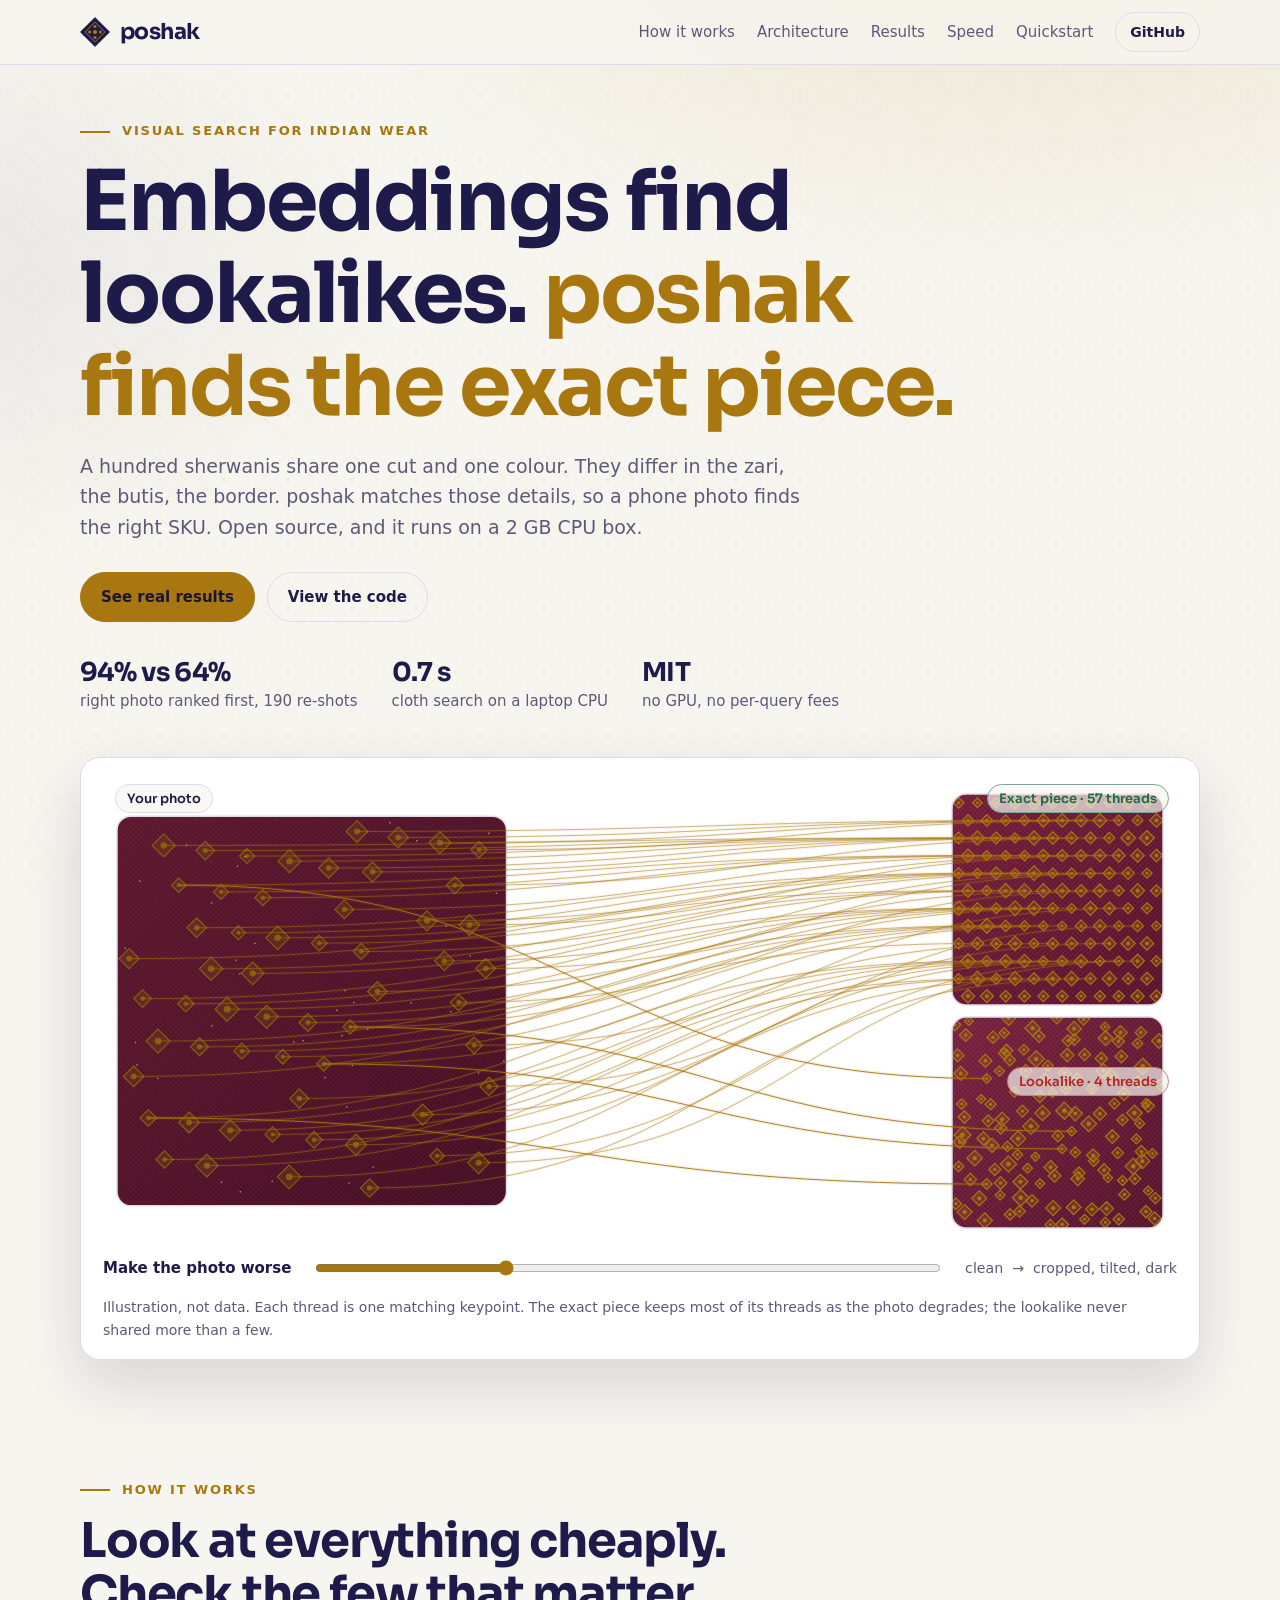
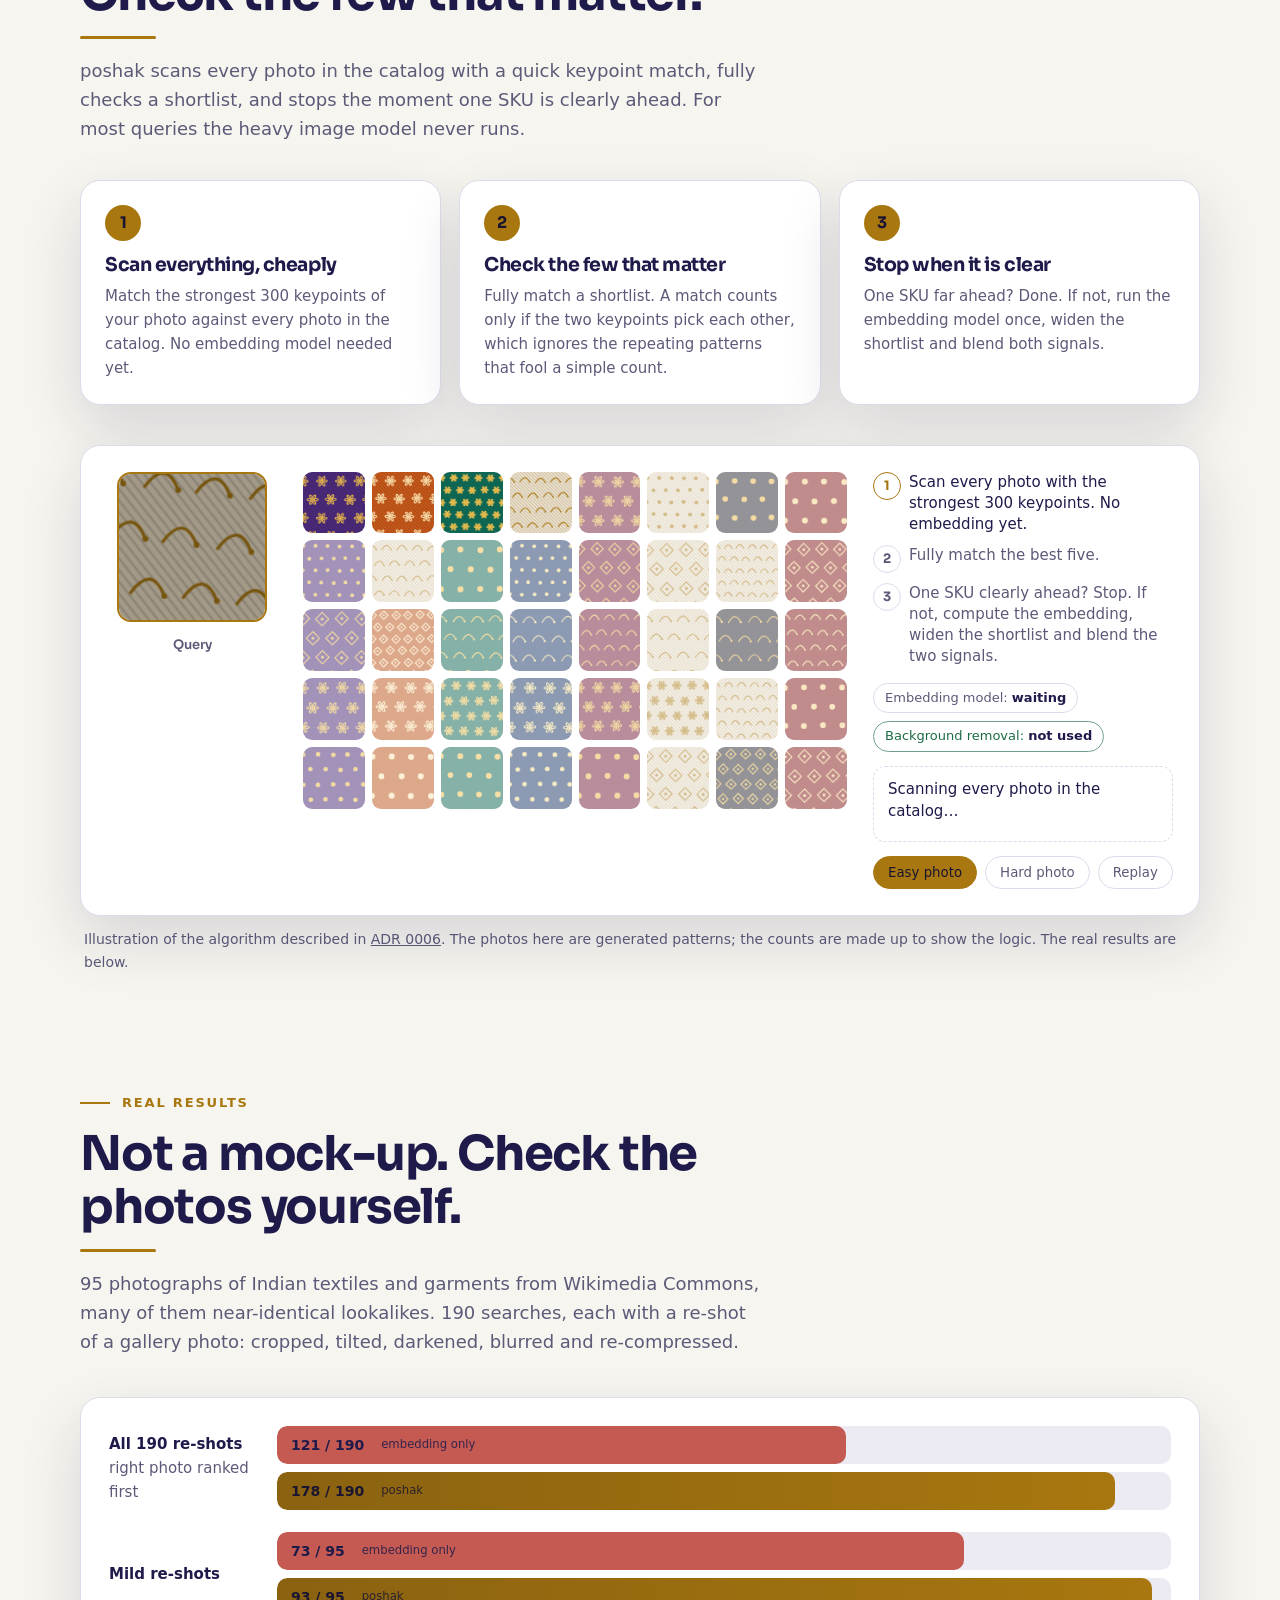
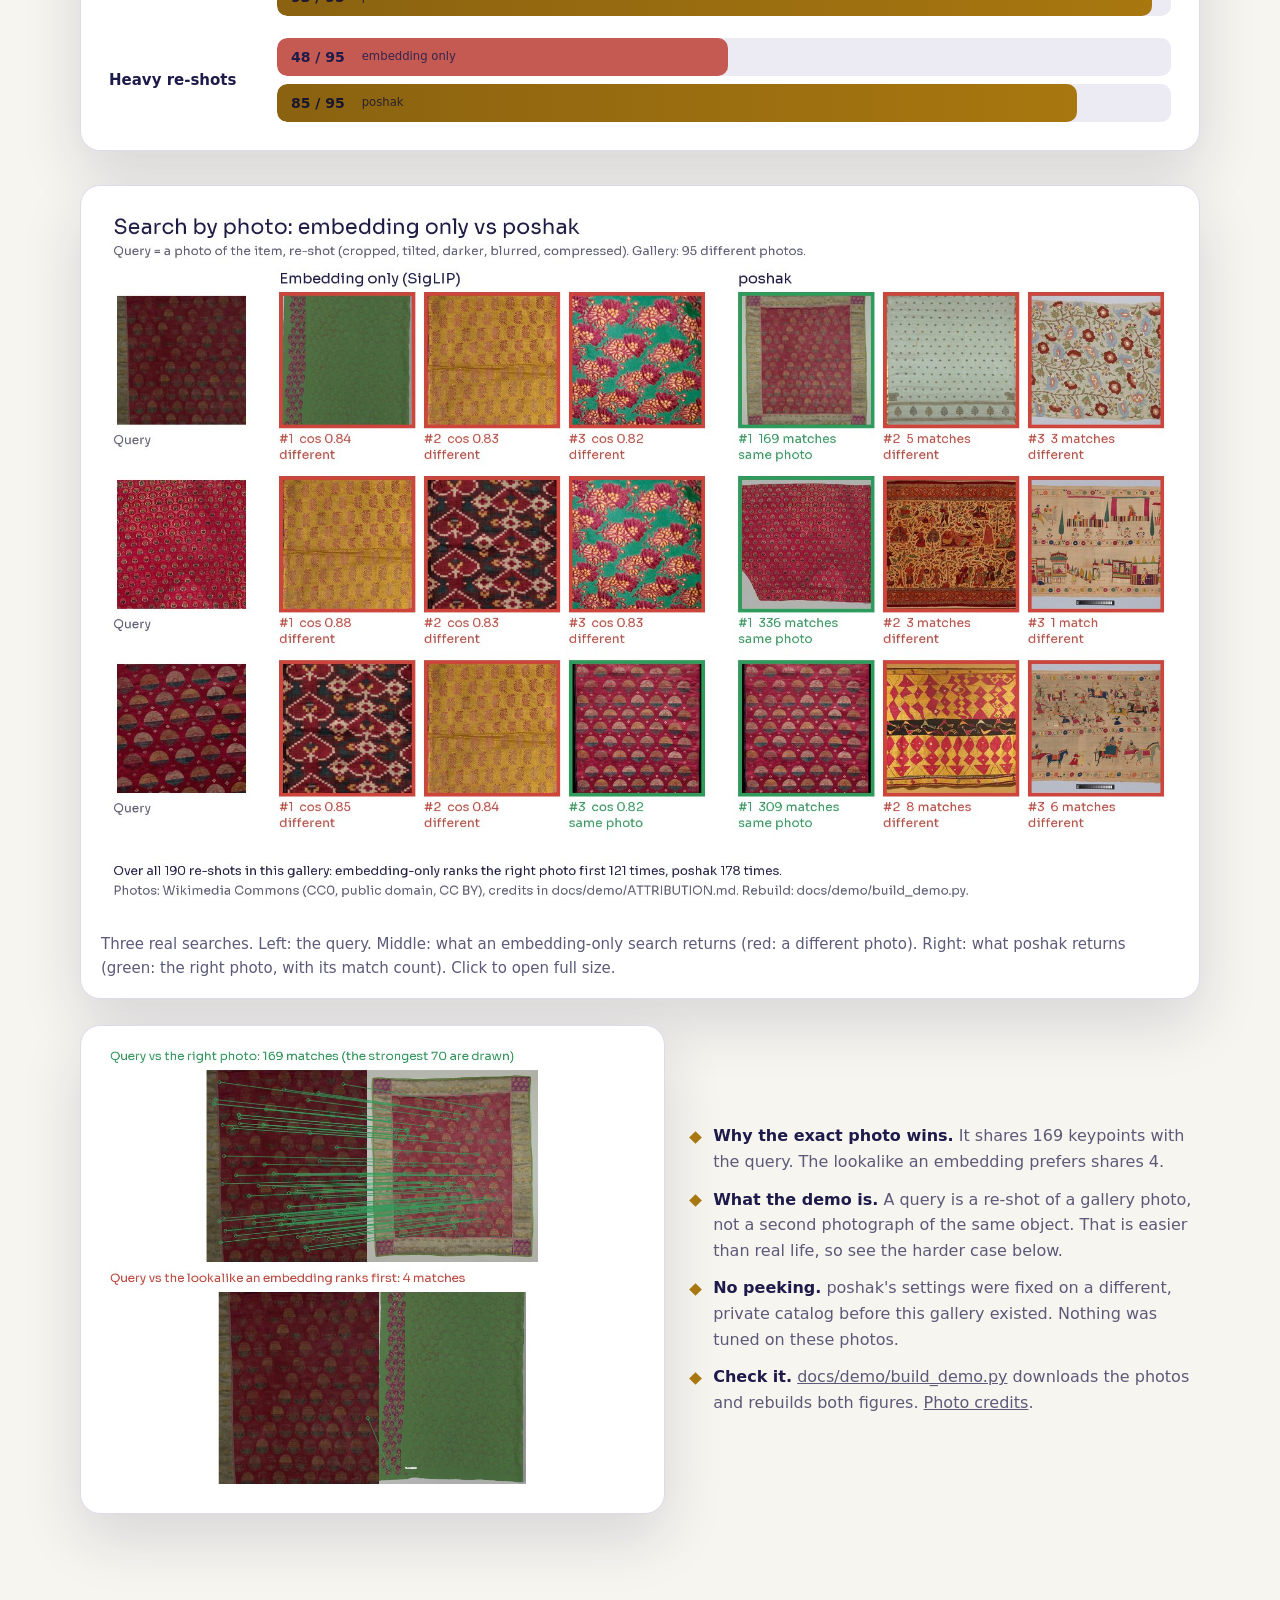
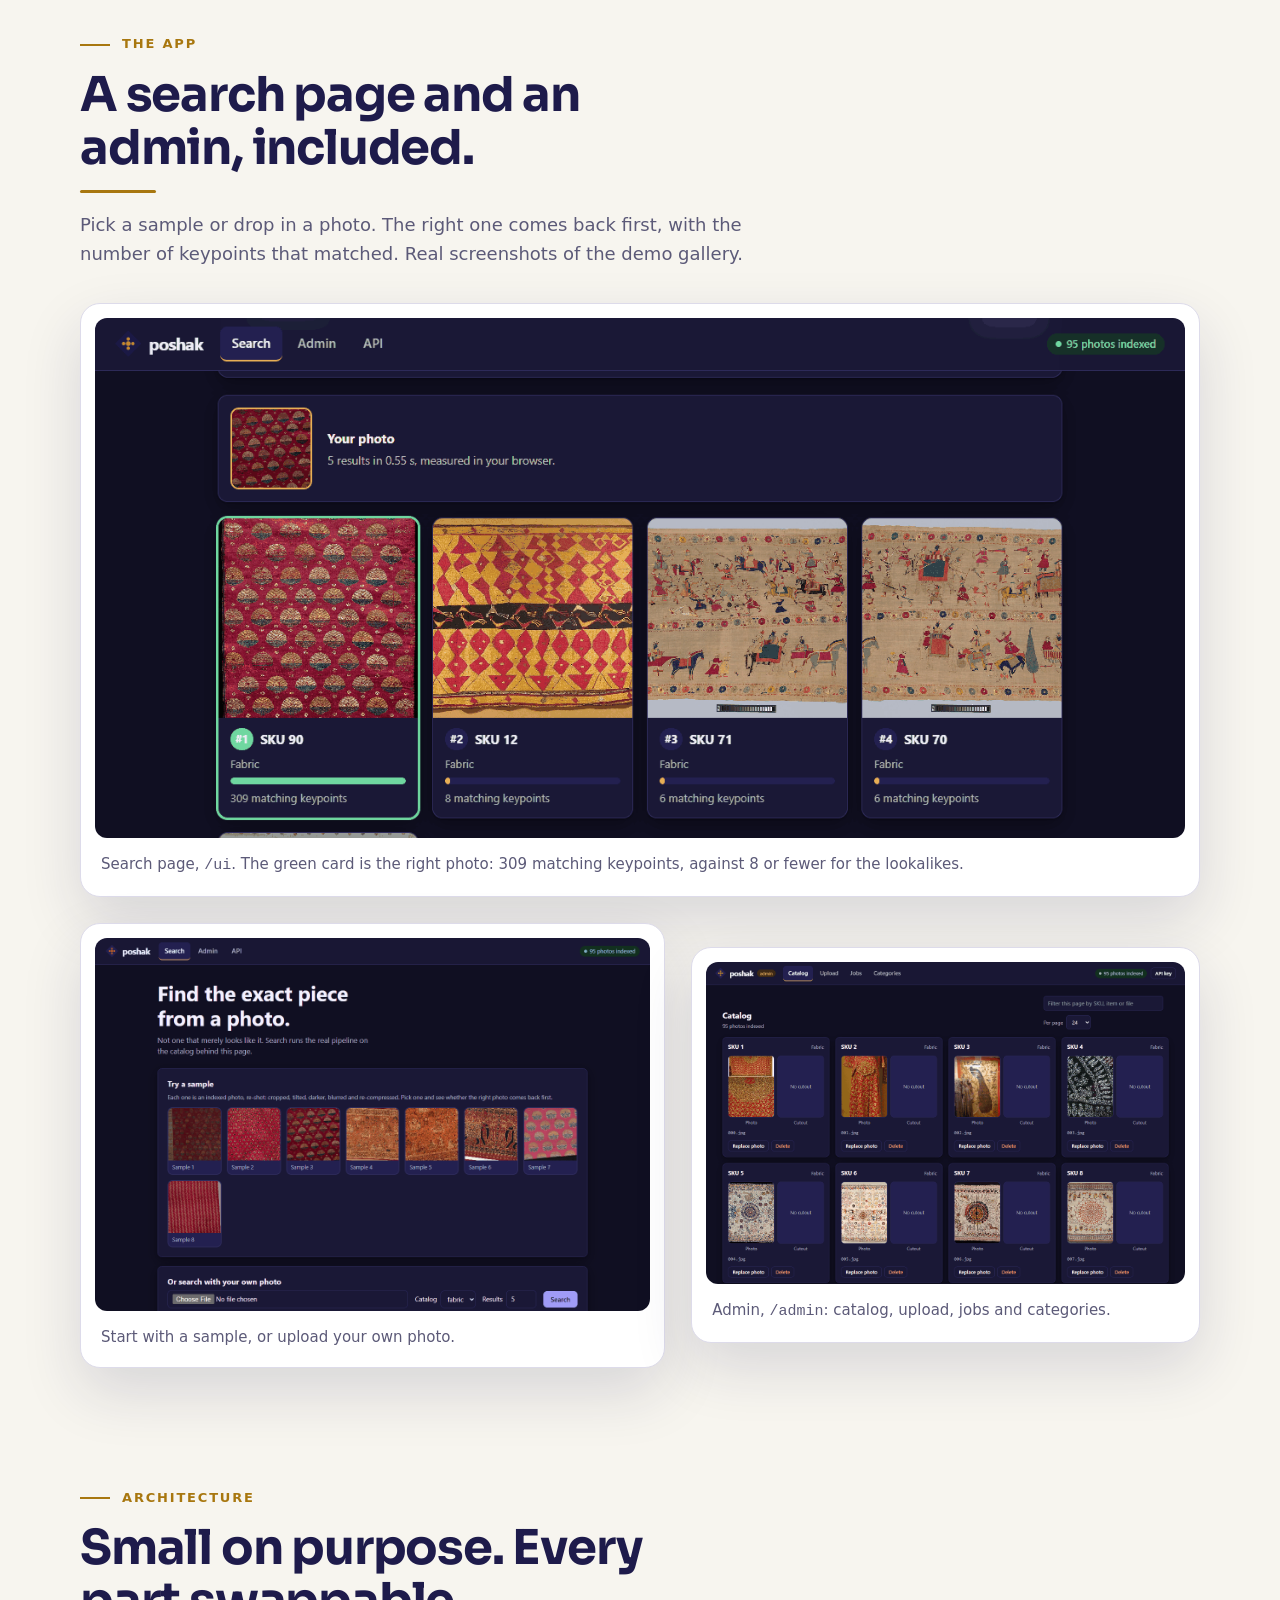
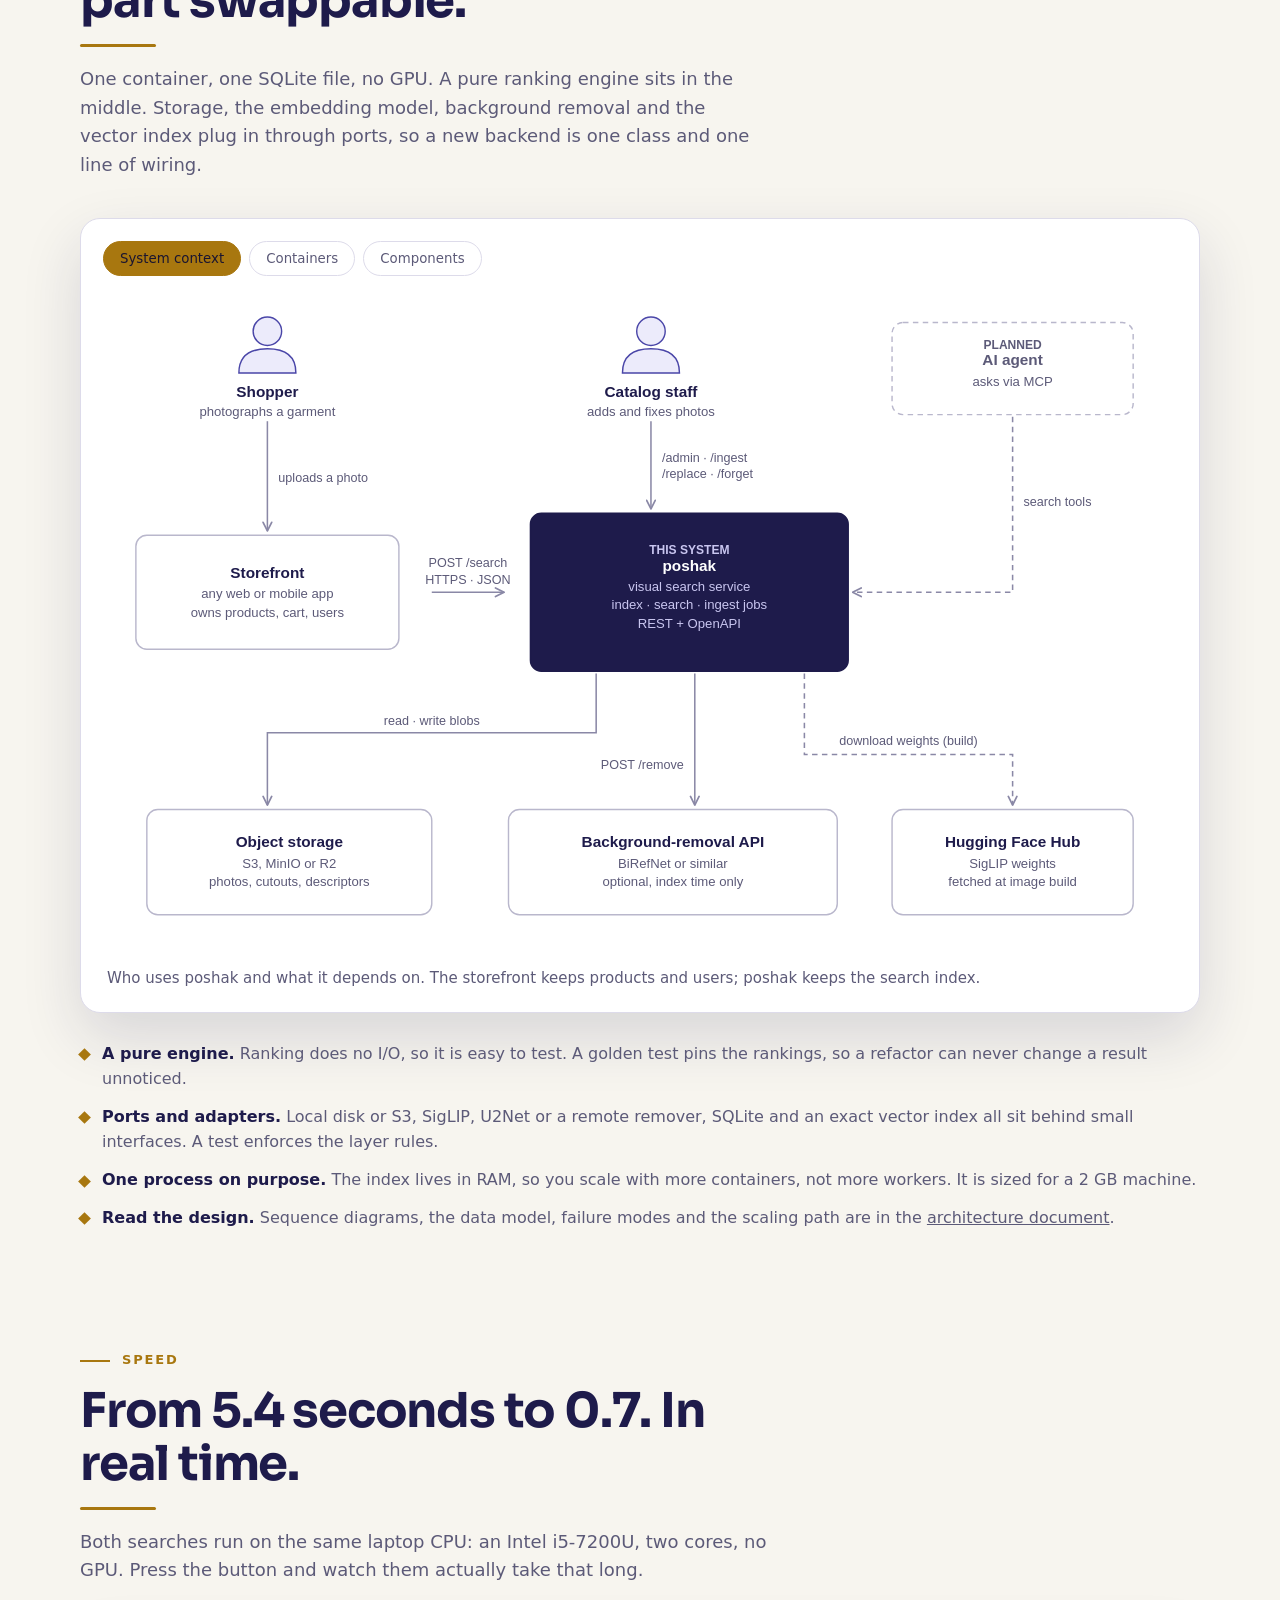
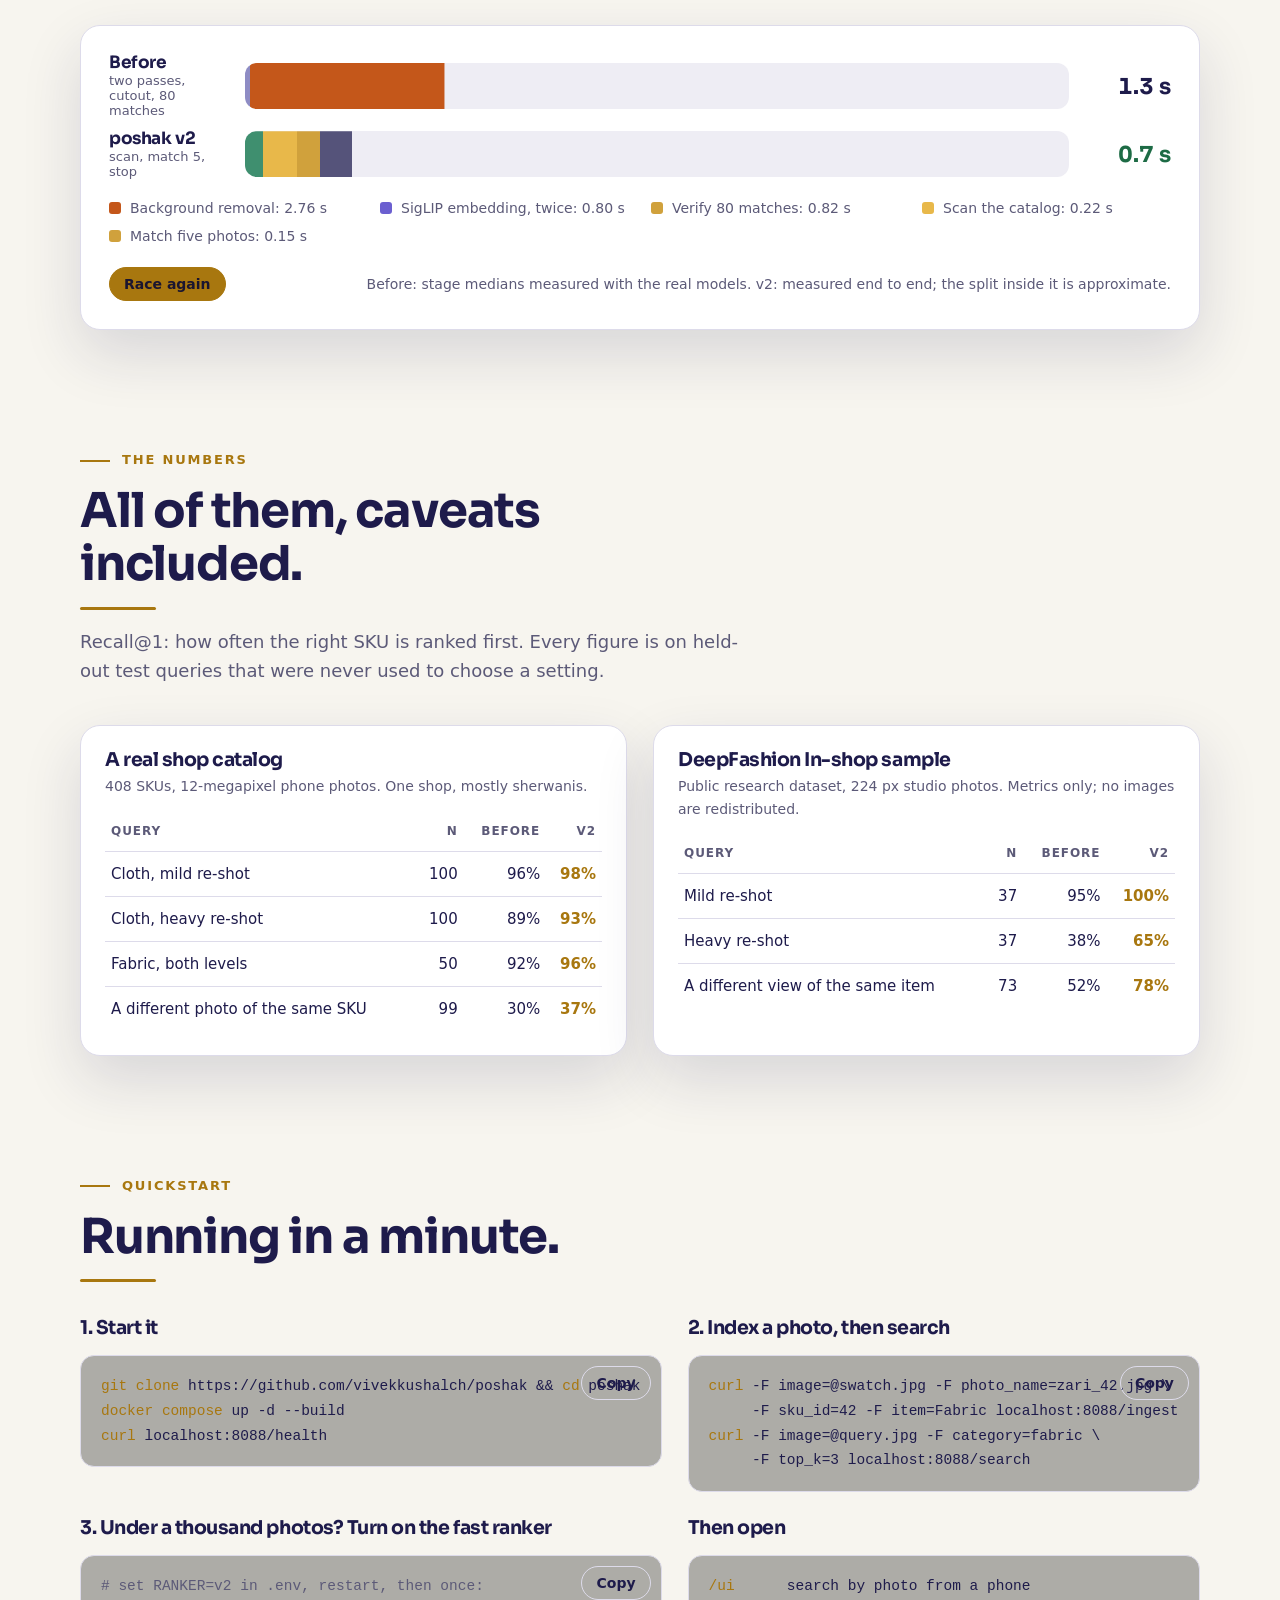
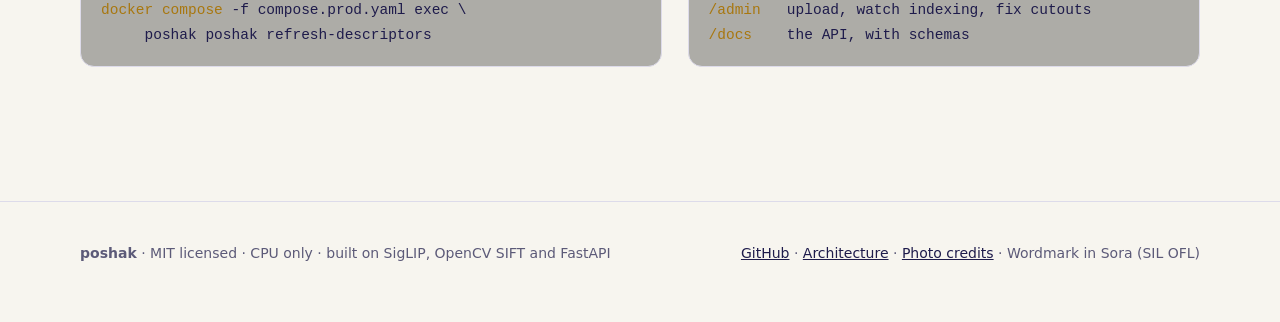
==== commit 9a6c807e: "docs: show the real search page and admin in the README and landing page" ====
--- a/docs/index.html
+++ b/docs/index.html
@@ -401,6 +401,30 @@
     </div>
   </section>
 
+  <section id="app">
+    <div class="wrap">
+      <div class="eyebrow">The app</div>
+      <h2 class="reveal">A search page and an admin, included.</h2>
+      <p class="lede reveal">Pick a sample or drop in a photo. The right one comes back first, with the number of keypoints that matched. Real screenshots of the demo gallery.</p>
+
+      <figure class="card figure reveal">
+        <a href="assets/app/ui-results.png"><img src="assets/app/ui-results.png" alt="The search page after picking a sample: the re-shot query on top, then five results. The right photo is first, with 309 matching keypoints against 8 or fewer for the others." width="1280" height="610"></a>
+        <figcaption>Search page, <code>/ui</code>. The green card is the right photo: 309 matching keypoints, against 8 or fewer for the lookalikes.</figcaption>
+      </figure>
+
+      <div class="two">
+        <figure class="card figure reveal rv-left" style="margin:0">
+          <a href="assets/app/ui-search.png"><img src="assets/app/ui-search.png" alt="The search page: a headline, eight sample queries to click, and an upload form." width="1280" height="860"></a>
+          <figcaption>Start with a sample, or upload your own photo.</figcaption>
+        </figure>
+        <figure class="card figure reveal" style="margin:0">
+          <a href="assets/app/admin-catalog.png"><img src="assets/app/admin-catalog.png" alt="The admin catalog: a grid of indexed photos with SKU, category, photo and cutout previews, replace and delete buttons." width="1280" height="860"></a>
+          <figcaption>Admin, <code>/admin</code>: catalog, upload, jobs and categories.</figcaption>
+        </figure>
+      </div>
+    </div>
+  </section>
+
   <section id="architecture">
     <div class="wrap">
       <div class="eyebrow">Architecture</div>
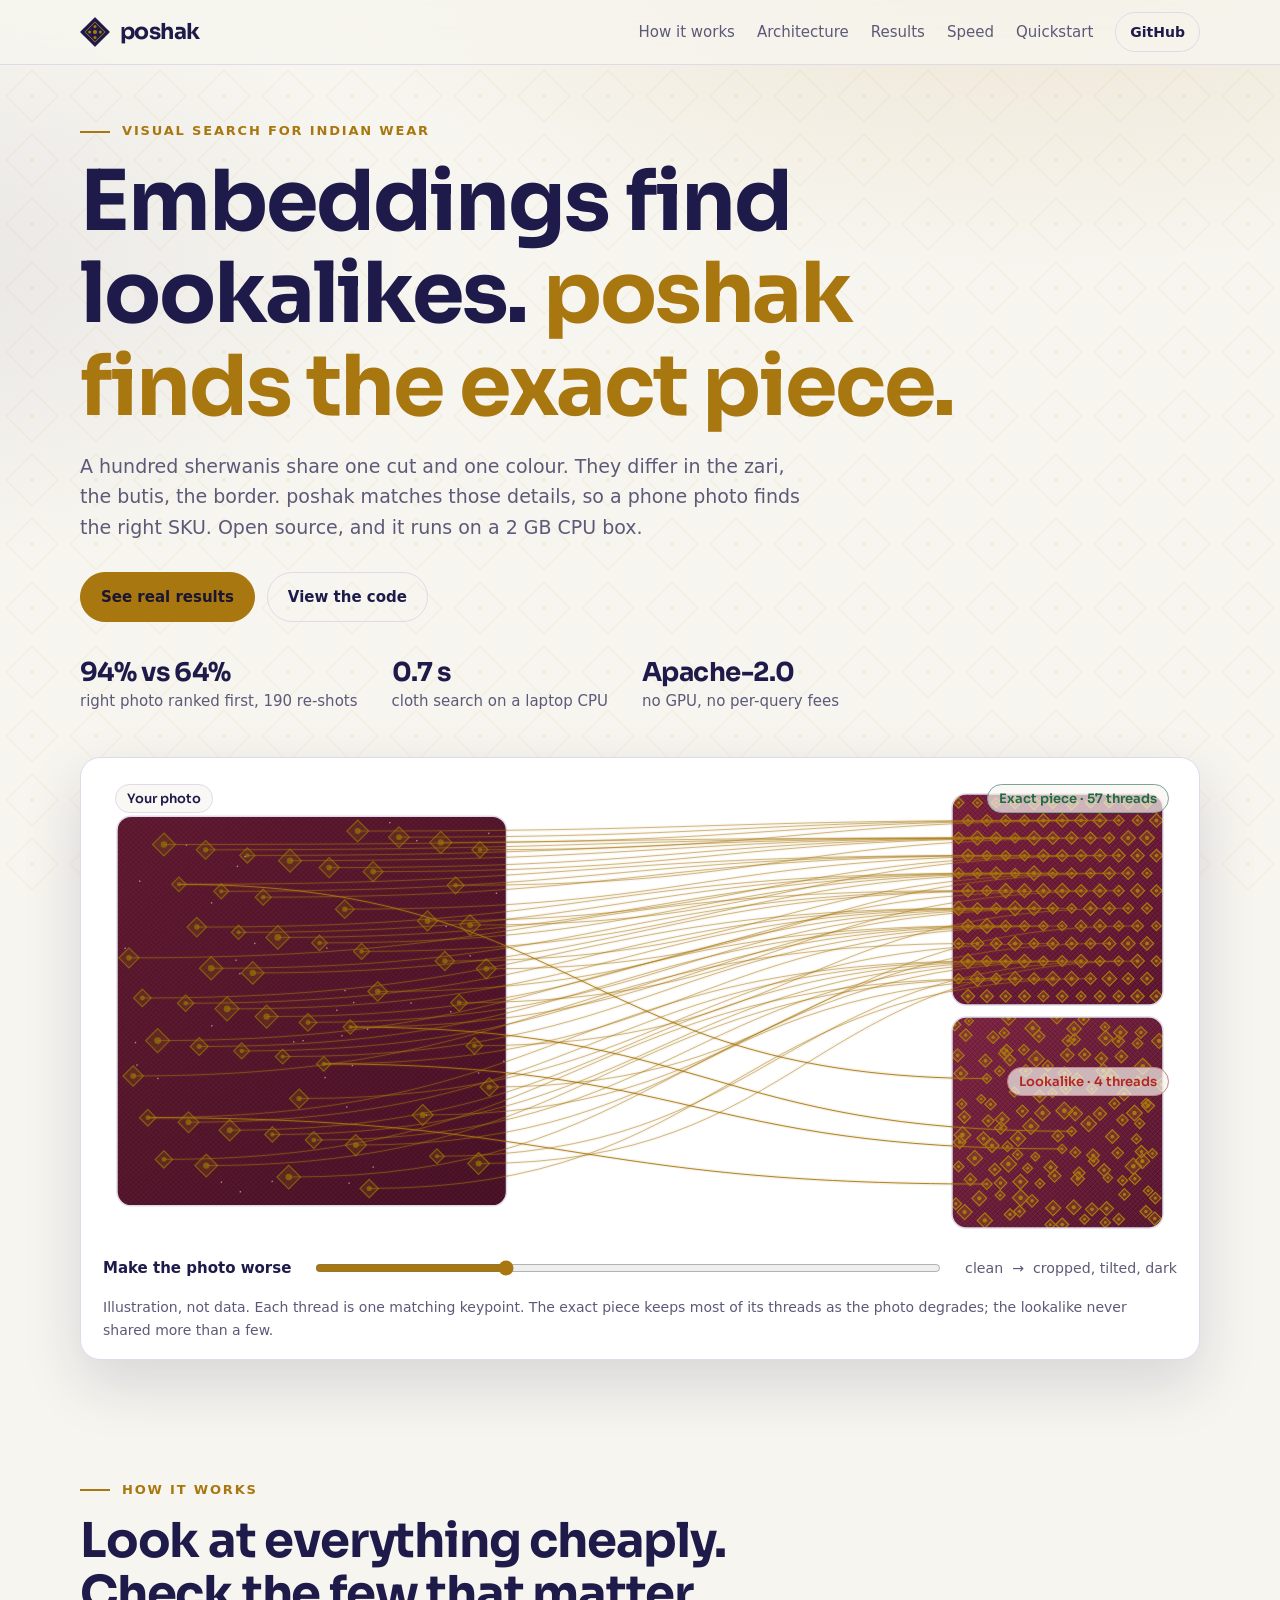
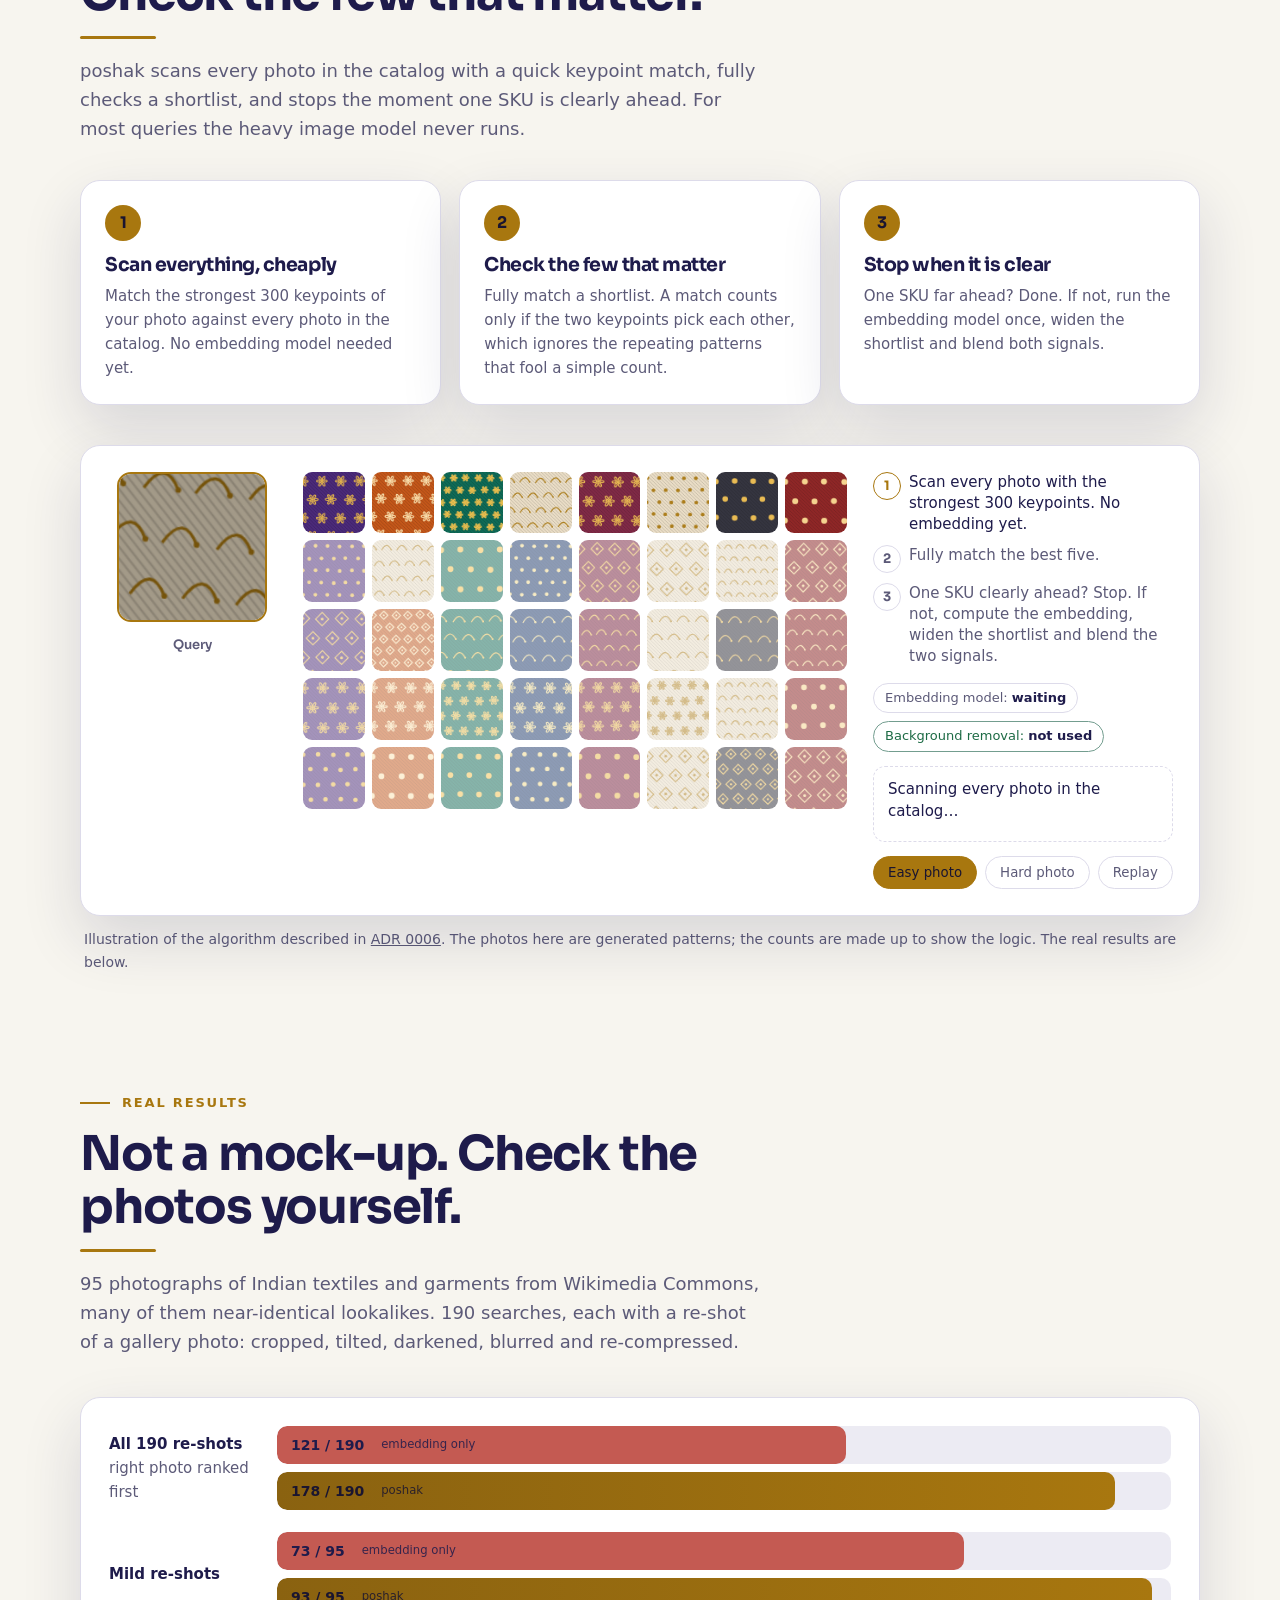
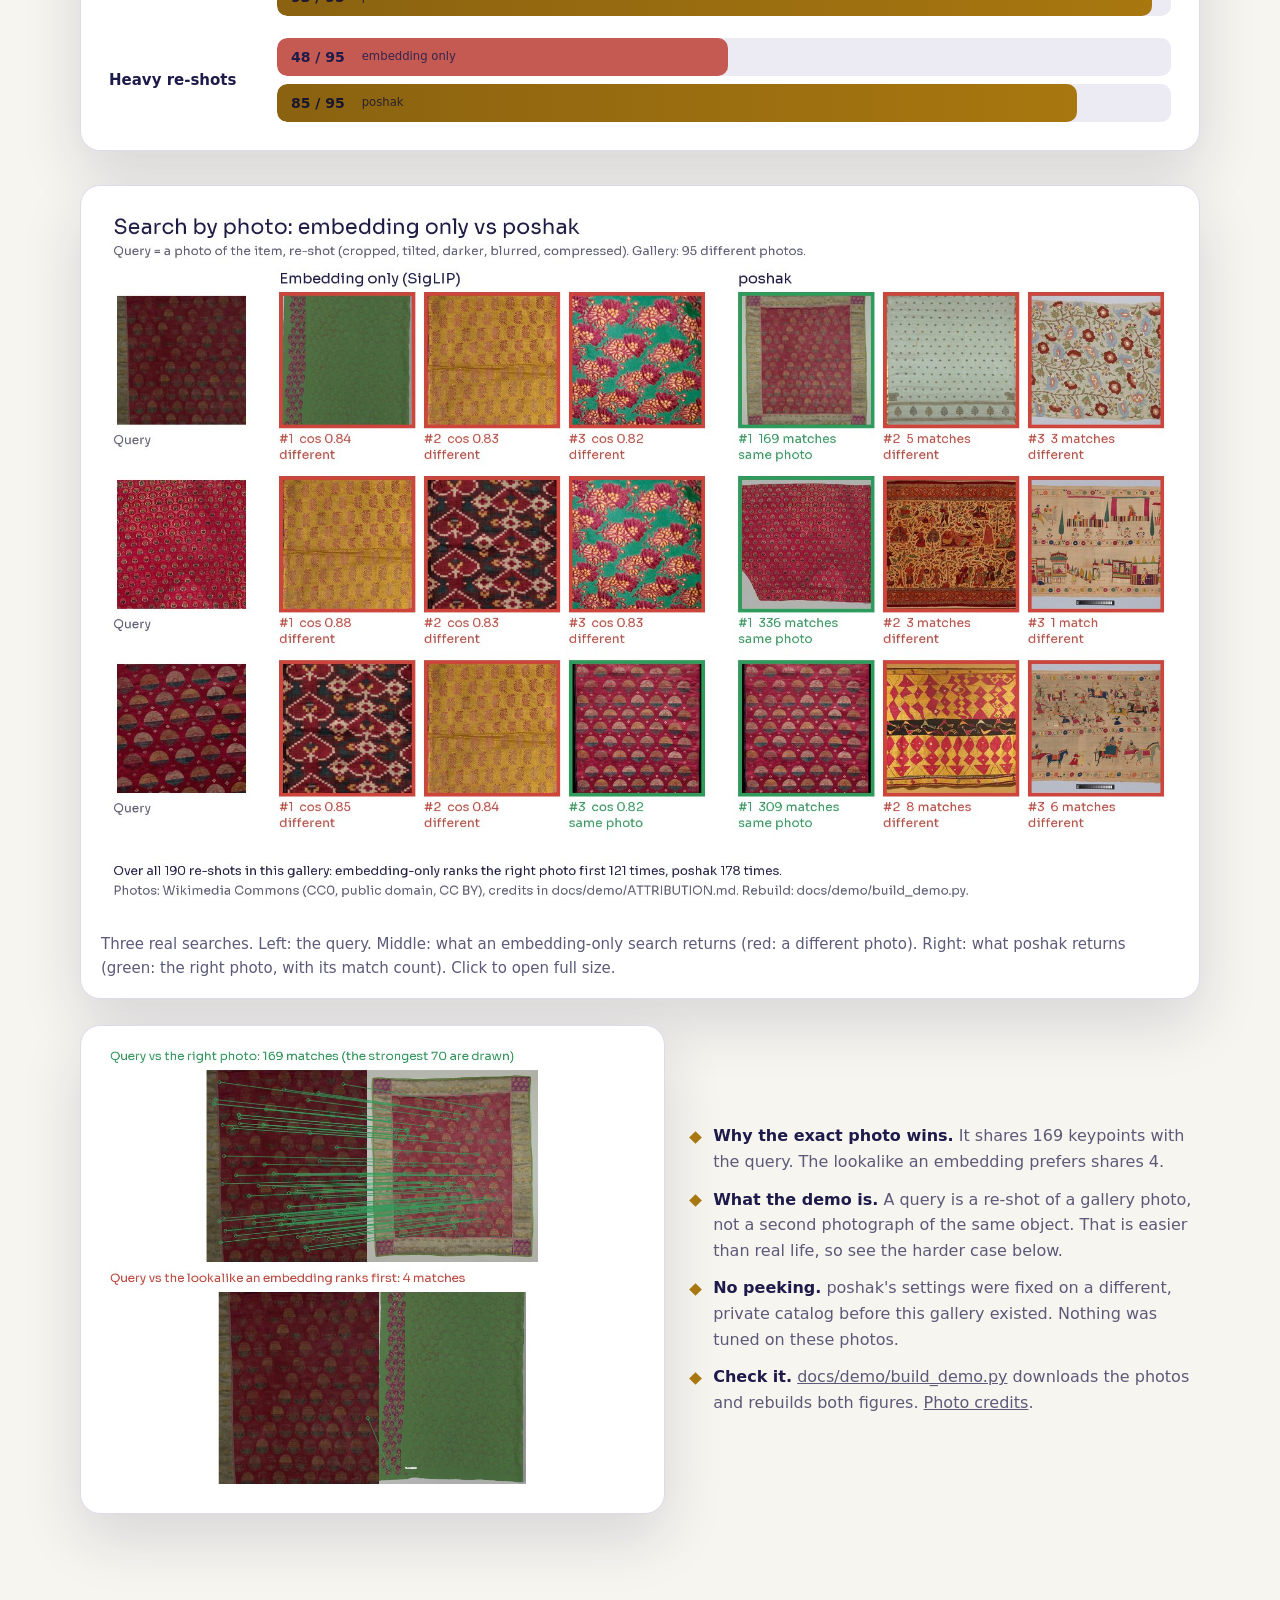
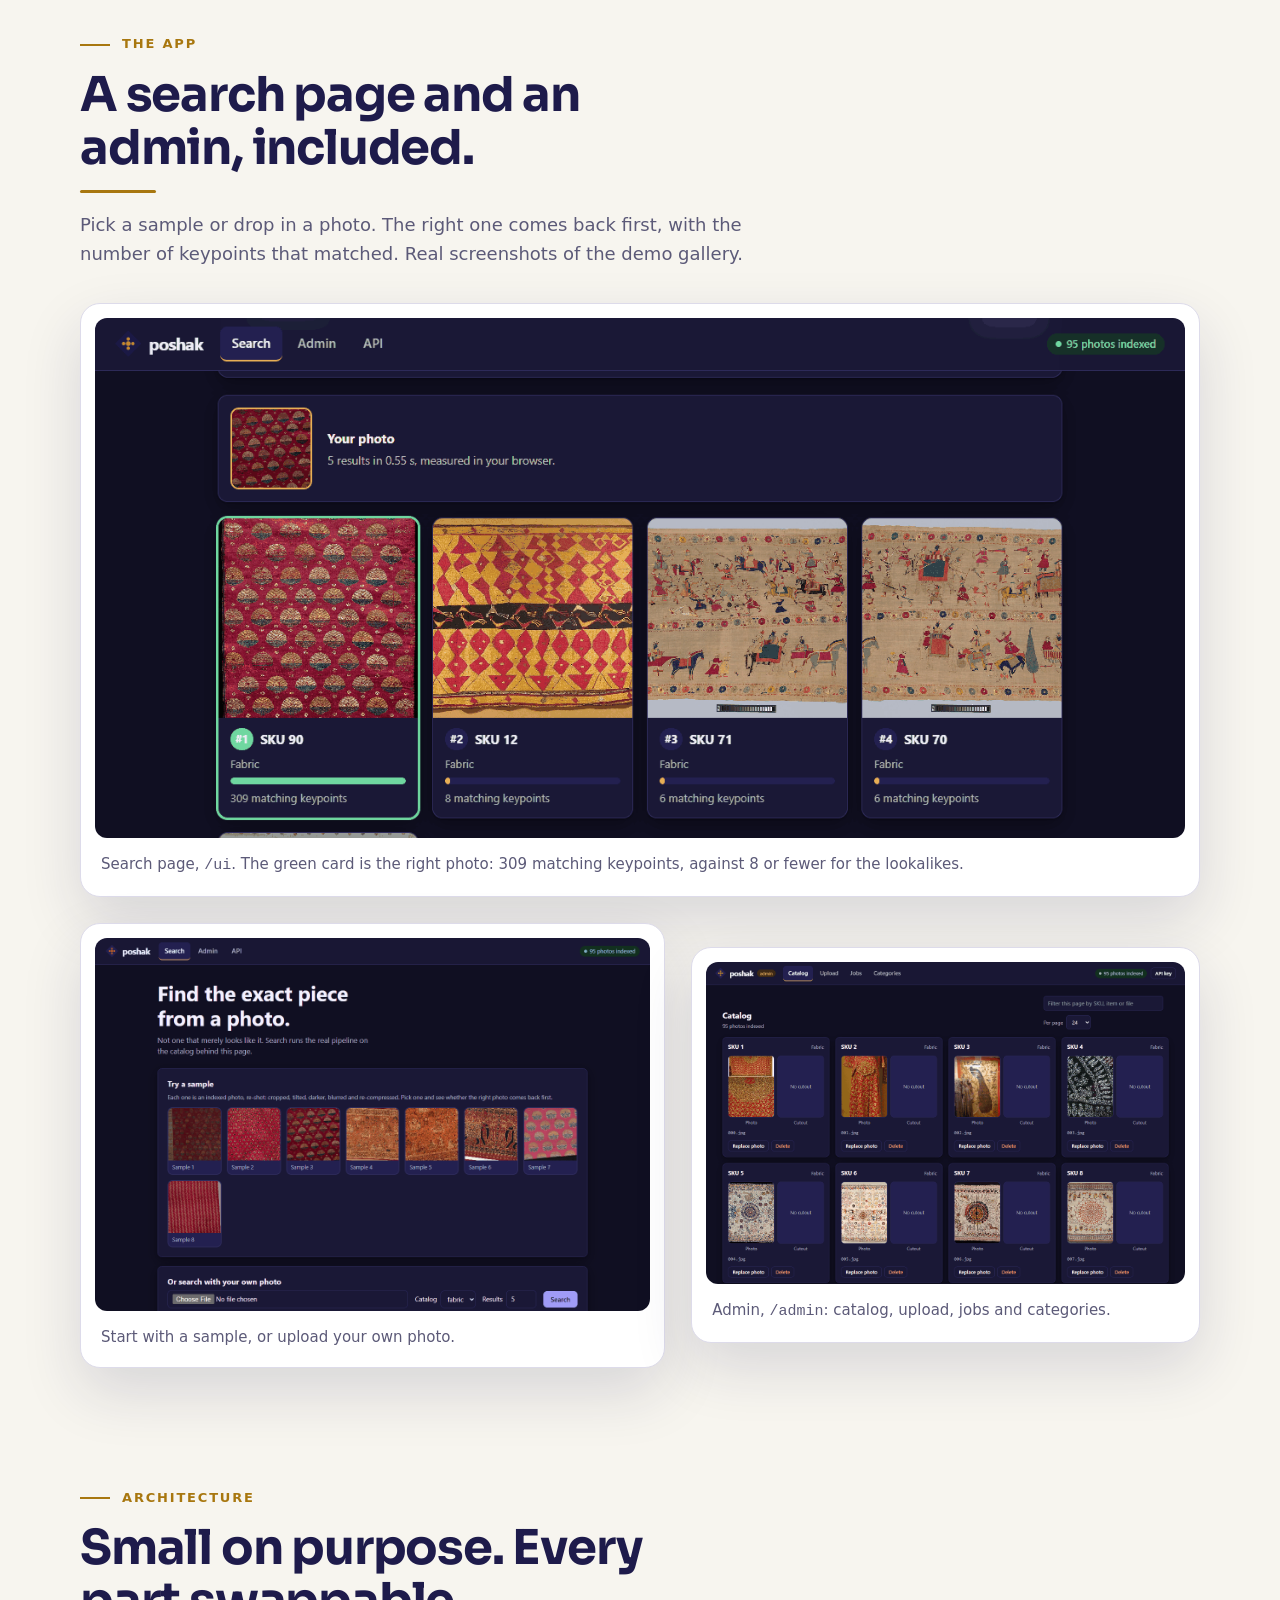
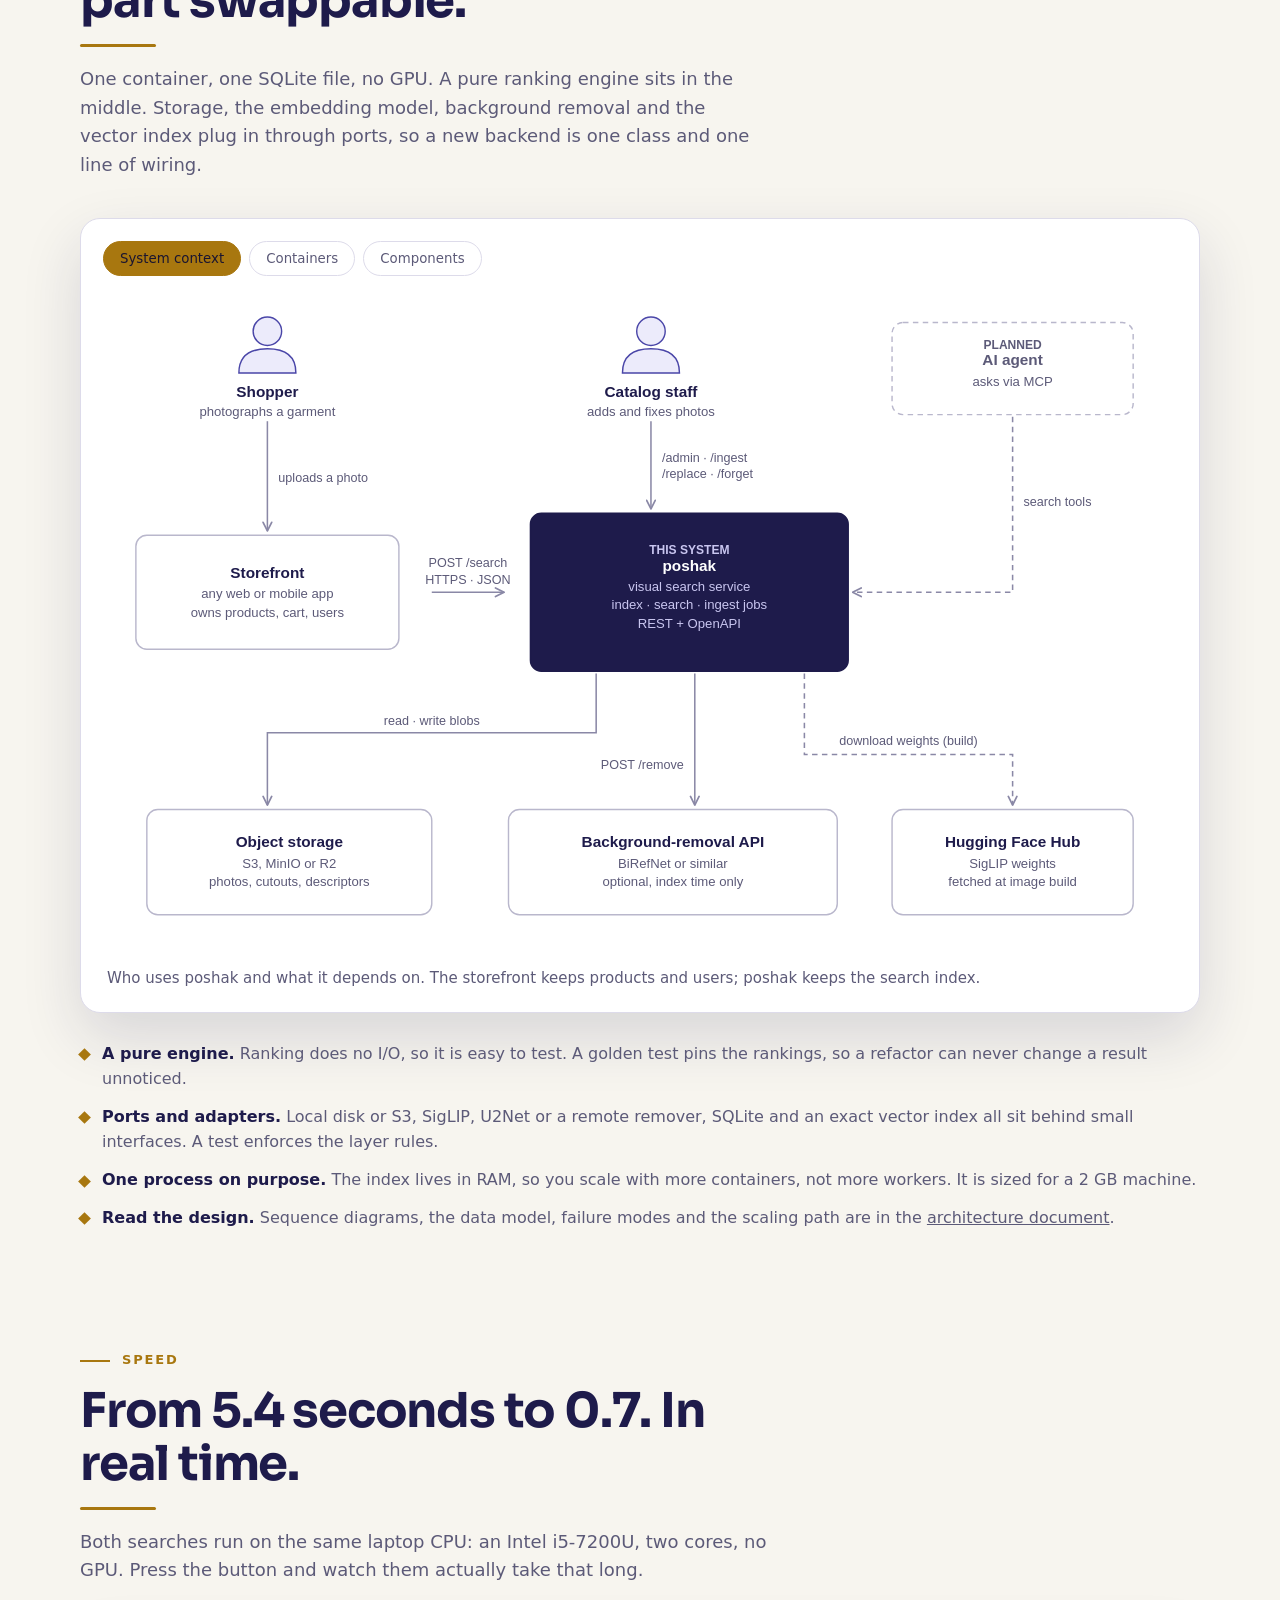
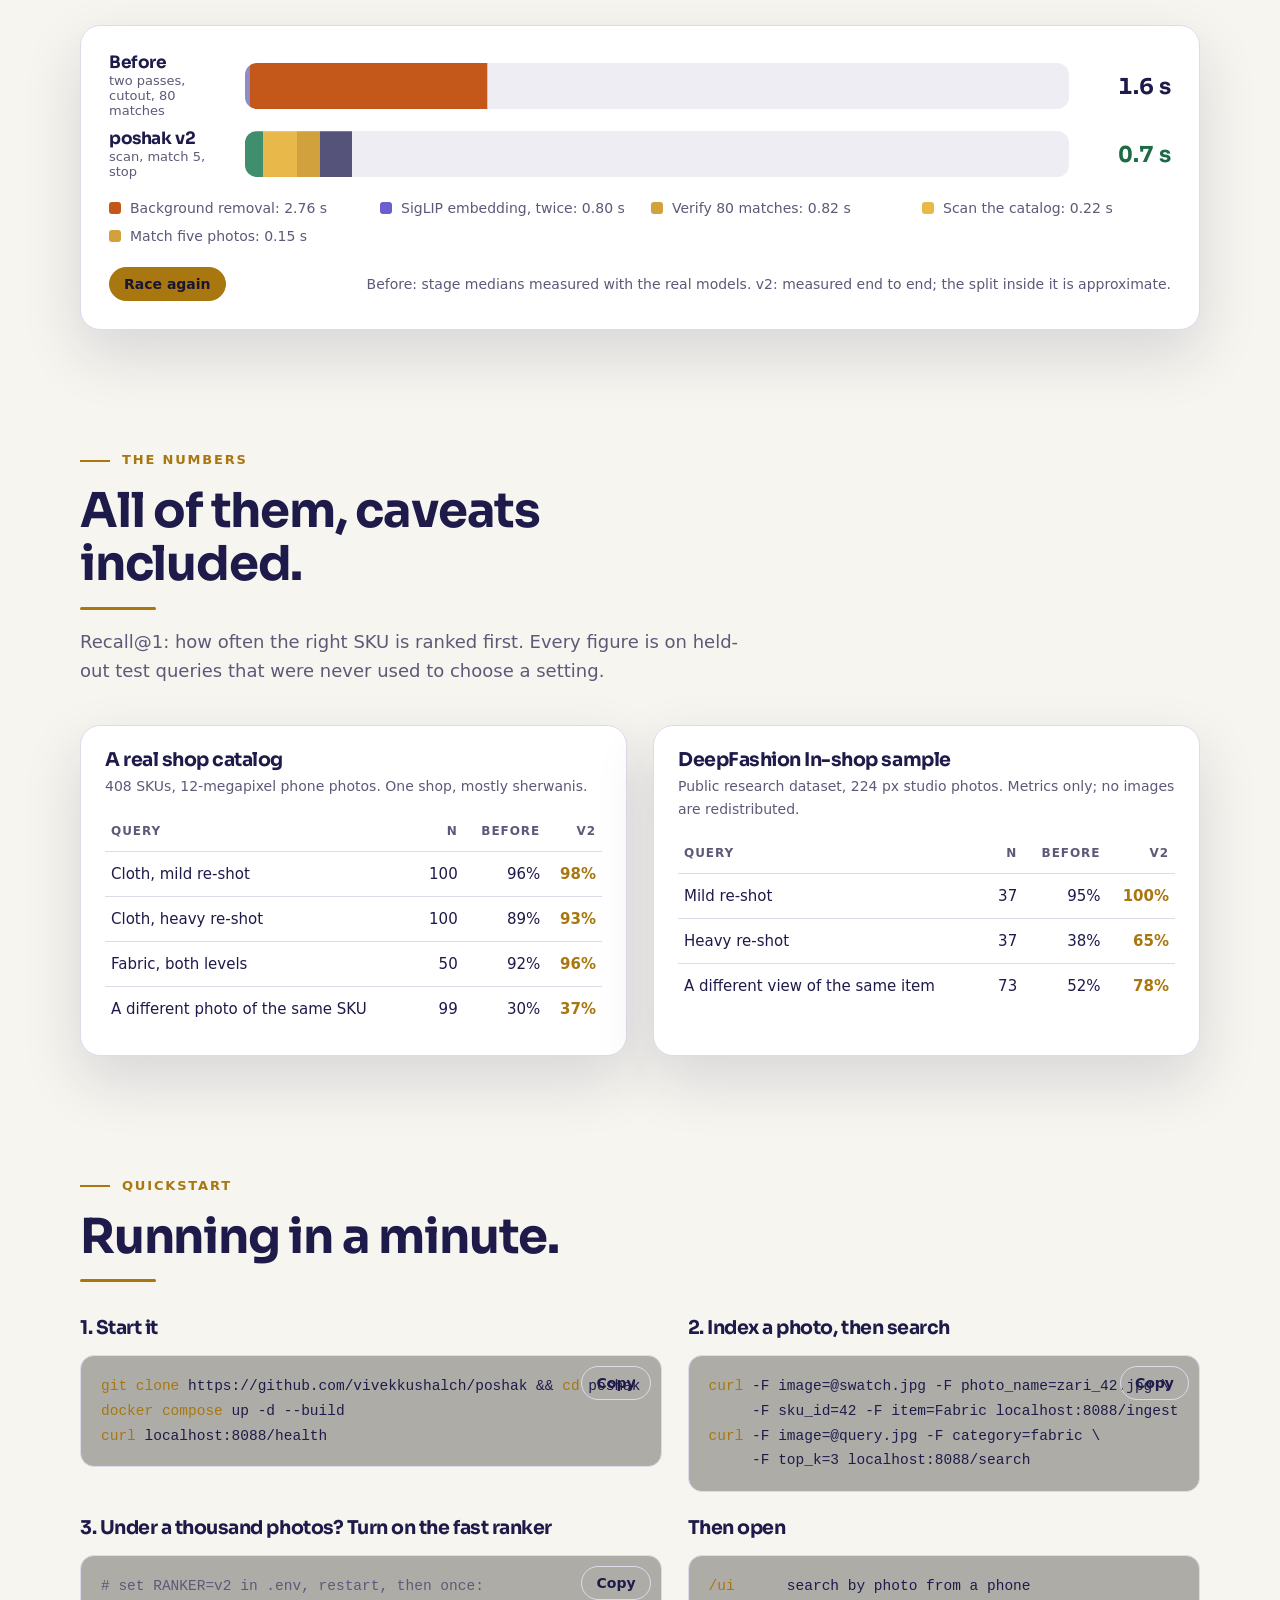
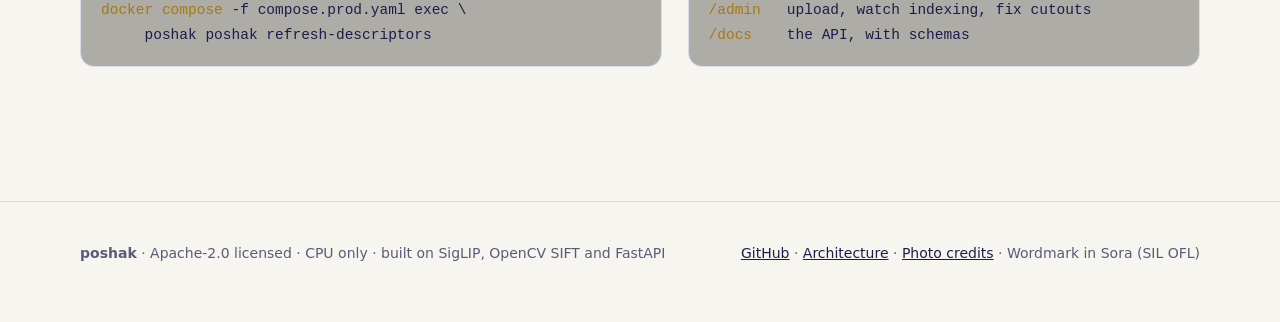
==== commit a7bef525: "docs: switch the license to Apache-2.0; add tech stack, project layout and API docs URLs to the READ" ====
--- a/docs/index.html
+++ b/docs/index.html
@@ -302,7 +302,7 @@
       <div class="stats" data-stagger>
         <div><b>94% vs 64%</b>right photo ranked first, 190 re-shots</div>
         <div><b>0.7 s</b>cloth search on a laptop CPU</div>
-        <div><b>MIT</b>no GPU, no per-query fees</div>
+        <div><b>Apache-2.0</b>no GPU, no per-query fees</div>
       </div>
 
       <div class="card stage reveal" id="stage">
@@ -538,7 +538,7 @@
 
 <footer>
   <div class="wrap">
-    <div><b>poshak</b> · MIT licensed · CPU only · built on SigLIP, OpenCV SIFT and FastAPI</div>
+    <div><b>poshak</b> · Apache-2.0 licensed · CPU only · built on SigLIP, OpenCV SIFT and FastAPI</div>
     <div>
       <a href="https://github.com/vivekkushalch/poshak">GitHub</a> ·
       <a href="https://github.com/vivekkushalch/poshak/blob/main/docs/architecture.md">Architecture</a> ·
